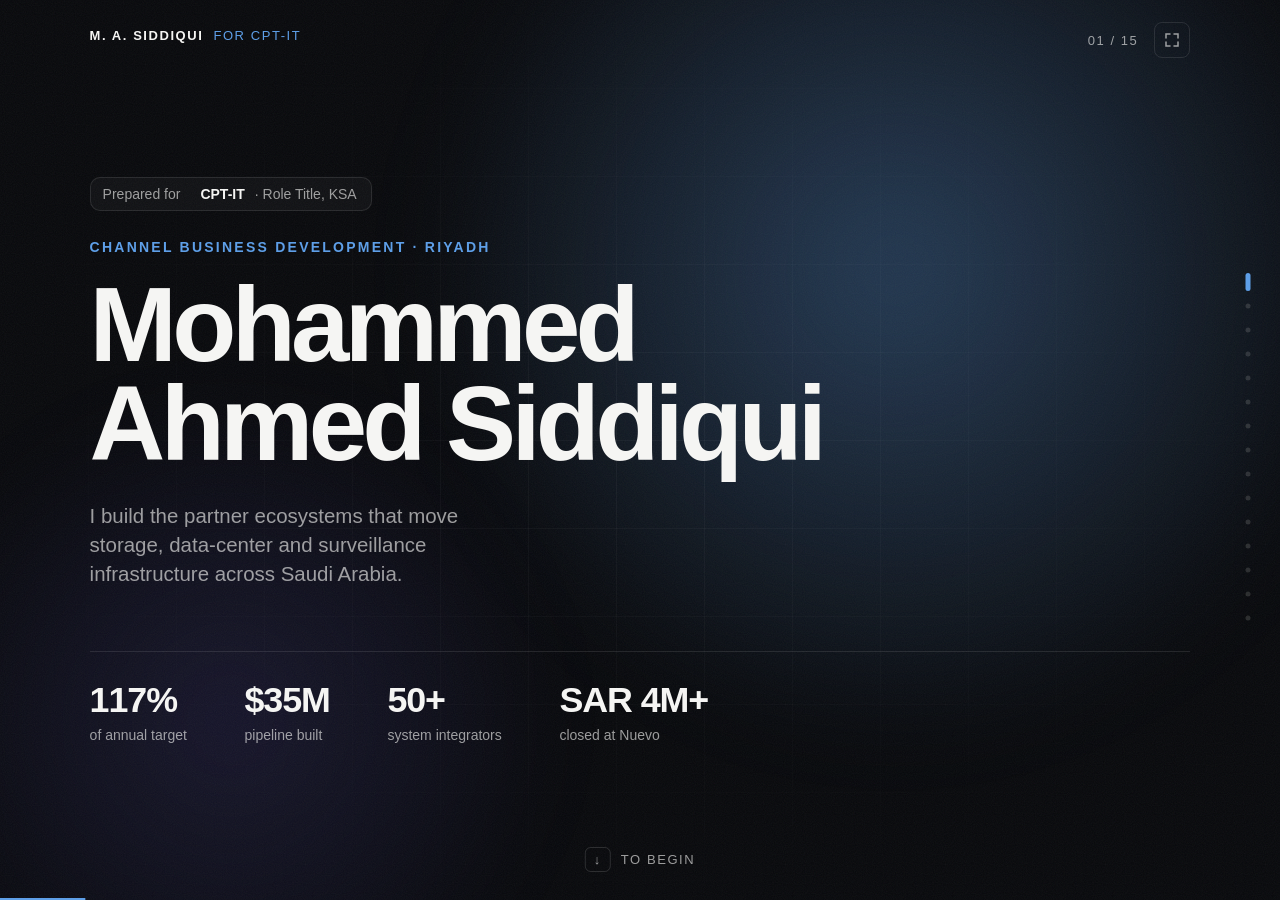
==== cpt-it/index.html @ 8543971d "Add cpt-it company page from template" ====
<!doctype html>
<html lang="en">
<head>
<meta charset="utf-8">
<meta name="robots" content="noindex">
<meta name="viewport" content="width=device-width,initial-scale=1">
<title>Mohammed Ahmed Siddiqui × CPT-IT</title>
<meta name="description" content="Tailored interview page for CPT-IT — Channel Business Development, KSA">
<link rel="stylesheet" href="../assets/style.css">
</head>
<body class="first">
  <div class="bg"><div class="orb" id="orbA"></div><div class="orb" id="orbB"></div><div class="grid"></div><div class="grain"></div></div>
  <div class="hud hud-tl"><b id="hud-name"></b><span id="hud-for"></span></div>
  <div class="hud hud-tr"><span id="counter"></span><button id="fs" aria-label="Toggle full screen (F)" title="Full screen (F)"><svg width="16" height="16" viewBox="0 0 16 16" fill="none" stroke="currentColor" stroke-width="1.5" stroke-linecap="round"><path d="M2 6V2h4M10 2h4v4M14 10v4h-4M6 14H2v-4"/></svg></button></div>
  <nav id="dots" aria-label="Slides"></nav>
  <main id="deck"></main>
  <div class="hint"><kbd>↓</kbd> to begin</div>
  <div id="progress"></div>
  <script>window.SITE_BASE = "../";</script>
  <script src="../content/profile.js"></script>
  <script src="company.js"></script>
  <script src="../assets/deck.js"></script>
</body>
</html>
---- assets/style.css ----
:root{
  --bg:#08090C; --fg:#F5F5F3; --mute:rgba(245,245,243,.62); --faint:rgba(245,245,243,.14);
  --line:rgba(255,255,255,.10); --surface:rgba(255,255,255,.035); --accent:#5E9FE8;
  --pad-x:clamp(24px,7vw,128px); --pad-y:clamp(24px,9vh,110px);
  --f:-apple-system,BlinkMacSystemFont,"SF Pro Display","Inter","Segoe UI",Roboto,"Helvetica Neue",Arial,sans-serif;
}
*{box-sizing:border-box;margin:0;padding:0}
html,body{height:100%;background:var(--bg);color:var(--fg);font-family:var(--f);overflow:hidden;-webkit-font-smoothing:antialiased}
body{opacity:0;transition:opacity .6s}
body.ready{opacity:1}
a{color:inherit}

/* ---------- ambient background ---------- */
.bg{position:fixed;inset:0;overflow:hidden;pointer-events:none;z-index:0}
.orb{position:absolute;width:70vmax;height:70vmax;border-radius:50%;filter:blur(40px);
  transition:left 1.6s cubic-bezier(.76,0,.24,1),top 1.6s cubic-bezier(.76,0,.24,1),transform 1.6s cubic-bezier(.76,0,.24,1);will-change:left,top,transform}
#orbA{background:radial-gradient(circle,color-mix(in srgb,var(--accent) 34%,transparent) 0%,transparent 62%)}
#orbB{background:radial-gradient(circle,rgba(120,110,255,.14) 0%,transparent 60%)}
.grid{position:absolute;inset:0;background-image:linear-gradient(var(--line) 1px,transparent 1px),linear-gradient(90deg,var(--line) 1px,transparent 1px);
  background-size:88px 88px;opacity:.35;mask-image:radial-gradient(ellipse at 50% 50%,#000 10%,transparent 75%)}
.grain{position:absolute;inset:-50%;opacity:.06;background-image:url("data:image/svg+xml,%3Csvg xmlns='http://www.w3.org/2000/svg' width='160' height='160'%3E%3Cfilter id='n'%3E%3CfeTurbulence type='fractalNoise' baseFrequency='.9' numOctaves='2'/%3E%3C/filter%3E%3Crect width='100%25' height='100%25' filter='url(%23n)'/%3E%3C/svg%3E")}

/* ---------- HUD ---------- */
.hud{position:fixed;z-index:5;font-size:13px;letter-spacing:.12em;text-transform:uppercase;color:var(--mute)}
.hud-tl{top:28px;left:var(--pad-x);display:flex;gap:10px;align-items:center}
.hud-tl b{color:var(--fg);font-weight:600}
.hud-tl #hud-for{color:var(--accent)}
.hud-tr{top:22px;right:var(--pad-x);display:flex;gap:16px;align-items:center;font-variant-numeric:tabular-nums}
#fs{background:none;border:1px solid var(--line);color:var(--mute);width:36px;height:36px;border-radius:8px;cursor:pointer;display:grid;place-items:center;transition:.2s}
#fs:hover{color:var(--fg);border-color:var(--faint)}
#dots{position:fixed;right:22px;top:50%;transform:translateY(-50%);z-index:5;display:flex;flex-direction:column;gap:4px}
#dots button{width:20px;height:20px;border:0;background:none;cursor:pointer;position:relative}
#dots button::after{content:"";position:absolute;left:50%;top:50%;width:5px;height:5px;border-radius:50%;background:var(--faint);transform:translate(-50%,-50%);transition:all .5s cubic-bezier(.16,1,.3,1)}
#dots button.on::after{background:var(--accent);height:18px;border-radius:3px}
#progress{position:fixed;left:0;bottom:0;height:2px;width:100%;background:var(--accent);transform-origin:left;transform:scaleX(0);transition:transform 1s cubic-bezier(.76,0,.24,1);z-index:5}
.hint{position:fixed;left:50%;bottom:28px;transform:translateX(-50%);z-index:5;display:flex;gap:10px;align-items:center;color:var(--mute);font-size:13px;letter-spacing:.12em;text-transform:uppercase;opacity:0;transition:opacity .6s}
body.first .hint{opacity:1;transition-delay:1.6s}
.hint kbd{font-family:var(--f);border:1px solid var(--faint);border-radius:6px;padding:4px 8px;animation:bob 1.8s ease-in-out infinite}
@keyframes bob{50%{transform:translateY(4px)}}

/* ---------- slides ---------- */
#deck{position:fixed;inset:0;z-index:2}
.slide{position:absolute;inset:0;padding:calc(var(--pad-y) + 20px) var(--pad-x) var(--pad-y);display:flex;flex-direction:column;justify-content:center;visibility:hidden}
.slide.active{visibility:visible}
.slide.entering{z-index:2}

.kicker,.chapter,.label{font-size:14px;letter-spacing:.16em;text-transform:uppercase;color:var(--accent);font-weight:600}
.chapter{margin-bottom:24px}
.label{color:var(--mute);margin-bottom:16px}
h1.display{font-size:clamp(48px,8.2vw,148px);line-height:.95;letter-spacing:-.045em;font-weight:650;margin:20px 0 28px}
h2{font-size:clamp(28px,3.3vw,56px);line-height:1.08;letter-spacing:-.03em;font-weight:600;max-width:17ch}
h2.wide{max-width:24ch}
h2.xl{font-size:clamp(36px,4.6vw,78px);max-width:13ch}
h3{font-size:clamp(18px,1.4vw,24px);letter-spacing:-.01em;font-weight:600;line-height:1.25}
.lead{font-size:clamp(18px,1.6vw,28px);line-height:1.4;color:var(--mute);max-width:36ch}
.body{font-size:clamp(16px,1.25vw,21px);line-height:1.55;color:var(--mute);max-width:46ch;margin-top:20px}
p{color:var(--mute);font-size:clamp(15px,1.05vw,18px);line-height:1.5}

/* intro */
.prepared{display:inline-flex;align-items:center;gap:10px;align-self:flex-start;padding:8px 14px 8px 12px;border:1px solid var(--line);border-radius:10px;background:var(--surface);font-size:14px;color:var(--mute);margin-bottom:28px}
.prepared b{color:var(--fg)}
.prep-logo img{height:22px;display:block}
.prep-logo .wordmark{display:none}
.intro,.closing{display:flex;flex-direction:column}
.stat-row{display:grid;grid-template-columns:repeat(4,auto);justify-content:start;gap:clamp(24px,4.5vw,80px);margin-top:clamp(32px,7vh,80px);padding-top:28px;border-top:1px solid var(--line)}
.stat-v{font-size:clamp(28px,2.8vw,48px);font-weight:600;letter-spacing:-.03em;display:inline-block;transform-origin:center;font-variant-numeric:tabular-nums}
.stat-l{font-size:14px;color:var(--mute);margin-top:6px}

/* hero numbers */
.split{display:grid;grid-template-columns:1.05fr 1fr;gap:clamp(32px,6vw,110px);align-items:center}
.hero-num{padding-right:.08em;font-size:clamp(120px,17vw,310px);font-weight:700;letter-spacing:-.06em;line-height:.85;display:inline-block;transform-origin:center;
  background:linear-gradient(180deg,#fff 30%,color-mix(in srgb,var(--accent) 70%,#fff));-webkit-background-clip:text;background-clip:text;color:transparent;font-variant-numeric:tabular-nums}
.hero-num.md{font-size:clamp(84px,11vw,190px)}
.hero-num.sm{font-size:clamp(64px,8.6vw,150px);margin-bottom:20px}
.facts{display:flex;gap:clamp(20px,3vw,48px);margin-top:40px;padding-top:24px;border-top:1px solid var(--line)}
.fact b{display:block;font-size:clamp(20px,1.8vw,30px);letter-spacing:-.02em;font-weight:600}
.fact span{font-size:14px;color:var(--mute)}
.fact.big{margin-top:40px;padding-top:28px;border-top:1px solid var(--line)}
.fact.big b{font-size:clamp(36px,3.6vw,64px);color:var(--accent)}

/* shelf */
.shelf{position:absolute;top:max(84px,calc(var(--pad-y) - 4px));right:calc(var(--pad-x) + 8px);display:flex;gap:12px}
.shelf-chip{display:flex;align-items:baseline;gap:8px;padding:8px 14px;border:1px solid var(--line);background:var(--surface);border-radius:10px;transform-origin:center;backdrop-filter:blur(8px)}
.shelf-chip b{font-size:18px;letter-spacing:-.02em}
.shelf-chip span{font-size:13px;color:var(--mute)}

.stack{display:flex;flex-direction:column}

/* pipeline */
.pipe-head{display:flex;align-items:flex-end;gap:clamp(24px,4vw,64px)}
.pipe-head h2{padding-bottom:12px}
.bars{margin-top:clamp(28px,5vh,56px);display:grid;gap:16px;max-width:1100px}
.bar-row{display:grid;grid-template-columns:150px 1fr 90px;align-items:center;gap:20px;font-size:15px}
.bar-l{color:var(--mute)}
.bar-row b{font-size:20px;text-align:right;font-variant-numeric:tabular-nums}
.bar{height:14px;border-radius:7px;background:var(--surface);border:1px solid var(--line);overflow:hidden}
.bar i{display:block;height:100%;width:0;background:var(--faint);border-radius:7px;transition:width 1.6s cubic-bezier(.16,1,.3,1) .5s}
.bar.accent i{background:linear-gradient(90deg,color-mix(in srgb,var(--accent) 40%,transparent),var(--accent));transition-delay:.8s}
.played .bar i{width:var(--w)}
.pipe-foot{display:flex;align-items:center;gap:clamp(24px,4vw,64px);margin-top:clamp(28px,5vh,56px)}
.ring-wrap{position:relative;width:140px;height:140px;flex:none}
.ring{width:100%;height:100%;transform:rotate(-90deg)}
.ring circle{fill:none;stroke:var(--line);stroke-width:8}
.ring .ring-fg{stroke:var(--accent);stroke-linecap:round;stroke-dasharray:326.7;stroke-dashoffset:326.7;transition:stroke-dashoffset 1.6s cubic-bezier(.16,1,.3,1) .9s}
.played .ring .ring-fg{stroke-dashoffset:calc(326.7 - 326.7 * var(--p) / 100)}
.ring-t{position:absolute;inset:0;display:grid;place-content:center;text-align:center}
.ring-t b{font-size:30px;letter-spacing:-.02em}
.ring-t > span{font-size:13px;color:var(--mute)}
.tags{display:flex;flex-wrap:wrap;gap:10px}
.tag{display:inline-block;font-size:14px;padding:7px 12px;border:1px solid var(--line);border-radius:8px;color:var(--fg);background:var(--surface)}
.lg-tag{font-size:clamp(15px,1.15vw,19px);padding:10px 16px}

/* network */
.net-split{grid-template-columns:1fr 1.1fr}
.net-split .hero-num{margin-bottom:16px}
.net{position:relative;aspect-ratio:1/1;max-height:66vh;width:100%;justify-self:center}
.net-lines{position:absolute;inset:0;width:100%;height:100%;overflow:visible}
.net-lines ellipse{fill:none;stroke:var(--line);stroke-width:.15;stroke-dasharray:.6 .8}
.net-lines line{stroke:color-mix(in srgb,var(--accent) 45%,transparent);stroke-width:.12;stroke-dasharray:60;stroke-dashoffset:60;transition:stroke-dashoffset 1.2s cubic-bezier(.16,1,.3,1);transition-delay:calc(var(--d) + .3s)}
.played .net-lines line{stroke-dashoffset:0}
.net-core{position:absolute;left:50%;top:50%;transform:translate(-50%,-50%);width:22%;aspect-ratio:1;border-radius:50%;display:grid;place-items:center;text-align:center;
  background:radial-gradient(circle,color-mix(in srgb,var(--accent) 35%,transparent),color-mix(in srgb,var(--accent) 8%,transparent));border:1px solid color-mix(in srgb,var(--accent) 60%,transparent);font-size:clamp(12px,.95vw,15px);font-weight:600;padding:8px;
  box-shadow:0 0 80px color-mix(in srgb,var(--accent) 35%,transparent)}
.node{position:absolute;transform:translate(-50%,-50%) scale(.6);opacity:0;transition:all .9s cubic-bezier(.16,1,.3,1);transition-delay:var(--d)}
.played .node{transform:translate(-50%,-50%) scale(1);opacity:1}
.node-logo{display:flex;align-items:center;justify-content:center;min-width:92px;height:44px;padding:0 14px;border-radius:10px;background:rgba(14,16,20,.85);border:1px solid var(--line);backdrop-filter:blur(6px);white-space:nowrap}
.node.r0 .node-logo{border-color:color-mix(in srgb,var(--accent) 50%,transparent)}
.node-logo img{max-height:26px;max-width:110px;display:block}
.node-logo .wordmark{font-size:clamp(12px,.9vw,15px);font-weight:600}
.legend{display:flex;gap:20px;margin-top:28px;font-size:14px;color:var(--mute)}
.lg::before{content:"";display:inline-block;width:10px;height:10px;border-radius:3px;margin-right:8px;border:1px solid var(--line);vertical-align:-1px}
.lg0::before{border-color:var(--accent);background:color-mix(in srgb,var(--accent) 25%,transparent)}

/* logos */
.logo-grid{display:grid;grid-template-columns:repeat(5,1fr);gap:12px;margin-top:clamp(28px,5vh,56px)}
.logo-cell{height:clamp(84px,13vh,128px);border:1px solid var(--line);border-radius:12px;background:var(--surface);display:flex;flex-direction:column;align-items:center;justify-content:center;gap:8px;position:relative;transition:border-color .3s}
.logo-cell:hover{border-color:var(--faint)}
.logo img{max-height:40px;max-width:150px;display:block;filter:grayscale(1) brightness(1.8);opacity:.9}
.wordmark{font-weight:650;letter-spacing:-.01em;font-size:clamp(15px,1.25vw,21px);text-align:center}
.logo-cell em{font-style:normal;font-size:12px;letter-spacing:.14em;text-transform:uppercase;color:var(--mute)}

/* cards */
.cards{display:grid;grid-template-columns:repeat(3,1fr);gap:16px;margin-top:clamp(28px,5vh,56px)}
.card{border:1px solid var(--line);border-radius:12px;background:var(--surface);padding:28px;display:flex;flex-direction:column;gap:14px;min-height:clamp(200px,28vh,280px);position:relative;overflow:hidden}
.card::before{content:"";position:absolute;inset:0 0 auto 0;height:2px;background:linear-gradient(90deg,var(--accent),transparent)}
.card-n{font-size:clamp(40px,3.6vw,64px);font-weight:700;letter-spacing:-.05em;color:var(--faint);line-height:1}
.card .tag{align-self:flex-start;color:var(--accent);border-color:color-mix(in srgb,var(--accent) 35%,transparent)}
.card h3{font-size:clamp(20px,1.6vw,28px);margin-top:auto}

/* ranking */
.medals{display:grid;grid-template-columns:repeat(3,1fr);gap:12px}
.medal{border:1px solid var(--line);border-radius:12px;padding:24px 20px;background:var(--surface);text-align:center}
.medal b{display:block;font-size:clamp(40px,3.8vw,68px);letter-spacing:-.04em;color:var(--accent);line-height:1}
.medal span{display:block;margin-top:10px;color:var(--mute);font-size:15px}

/* timeline */
.tl{position:relative;display:grid;grid-template-columns:repeat(6,1fr);gap:16px;margin-top:clamp(40px,8vh,90px)}
.tl-line{position:absolute;left:0;right:0;top:6px;height:2px;background:var(--line)}
.tl-line i{display:block;height:100%;width:0;background:linear-gradient(90deg,color-mix(in srgb,var(--accent) 30%,transparent),var(--accent));transition:width 1.8s cubic-bezier(.65,0,.35,1) .3s}
.played .tl-line i{width:calc((100% - 80px) * 5 / 6 + 80px)}
.tl-item{position:relative;display:flex;flex-direction:column;gap:12px;opacity:0;transform:translateY(16px);transition:all .8s cubic-bezier(.16,1,.3,1);transition-delay:var(--d)}
.played .tl-item{opacity:1;transform:none}
.tl-dot{width:15px;height:15px;border-radius:50%;background:var(--bg);border:2px solid var(--faint)}
.tl-item.now .tl-dot{border-color:var(--accent);background:var(--accent);box-shadow:0 0 0 6px color-mix(in srgb,var(--accent) 20%,transparent)}
.tl-year{font-size:clamp(28px,2.6vw,44px);font-weight:650;letter-spacing:-.03em;margin-top:8px}
.tl-item.now .tl-year{color:var(--accent)}
.tl-logo{height:34px;display:flex;align-items:center}
.tl-logo img{max-height:30px;max-width:130px}
.tl-logo .wordmark{font-size:clamp(15px,1.15vw,19px);text-align:left}
.tl-role{font-size:clamp(14px,1vw,16px);color:var(--mute);line-height:1.4}

/* process */
.steps{display:grid;grid-template-columns:repeat(6,1fr);gap:12px;margin-top:clamp(36px,7vh,80px);counter-reset:s}
.step{border-top:2px solid var(--line);padding-top:20px;position:relative}
.step::before{content:"";position:absolute;left:0;top:-2px;height:2px;width:0;background:var(--accent);transition:width .8s cubic-bezier(.16,1,.3,1)}
.played .step::before{width:100%}
.played .step:nth-child(2)::before{transition-delay:.15s}.played .step:nth-child(3)::before{transition-delay:.3s}
.played .step:nth-child(4)::before{transition-delay:.45s}.played .step:nth-child(5)::before{transition-delay:.6s}.played .step:nth-child(6)::before{transition-delay:.75s}
.step-n{font-size:13px;letter-spacing:.14em;color:var(--accent);font-weight:600}
.step h3{margin:12px 0 10px;font-size:clamp(20px,1.6vw,28px)}

/* chips */
.chip-groups{display:grid;gap:32px;margin-top:clamp(32px,6vh,64px)}
.chip-group{display:grid;grid-template-columns:180px 1fr;align-items:center;gap:24px;padding-top:24px;border-top:1px solid var(--line)}
.chip-group .label{margin:0}

/* gallery */
.gallery{display:grid;gap:16px;margin-top:clamp(28px,5vh,56px);height:clamp(260px,48vh,520px)}
.gallery.g1{grid-template-columns:1fr}.gallery.g2{grid-template-columns:1fr 1fr}
.gallery.g3{grid-template-columns:1.6fr 1fr;grid-template-rows:1fr 1fr}.gallery.g3 .ph:first-child{grid-row:span 2}
.gallery.g4{grid-template-columns:1.6fr 1fr 1fr;grid-template-rows:1fr 1fr}.gallery.g4 .ph:first-child{grid-row:span 2}
.ph{position:relative;border-radius:12px;overflow:hidden;border:1px solid var(--line);background:linear-gradient(135deg,rgba(255,255,255,.05),rgba(255,255,255,.015))}
.ph img{position:absolute;inset:0;width:100%;height:100%;object-fit:cover;transform:scale(1.08);transition:transform 6s ease-out}
.played .ph img{transform:scale(1)}
.ph-hint{display:none;position:absolute;inset:0;place-items:center;font-size:13px;color:rgba(255,255,255,.28);letter-spacing:.04em}
.ph.missing .ph-hint{display:grid}
.ph figcaption{position:absolute;left:0;right:0;bottom:0;padding:40px 20px 16px;font-size:15px;background:linear-gradient(transparent,rgba(0,0,0,.7))}

/* credentials */
.cols{display:grid;grid-template-columns:repeat(3,1fr);gap:clamp(24px,4vw,64px);margin-top:clamp(32px,6vh,64px)}
.col{border-top:1px solid var(--line);padding-top:24px}
.cred{margin-bottom:20px}
.cred b{display:block;font-size:clamp(17px,1.3vw,22px);font-weight:600;letter-spacing:-.01em;line-height:1.3}
.cred span{display:block;margin-top:4px;font-size:15px;color:var(--mute)}

/* company */
.why-logo{margin-bottom:28px}
.big-logo img{max-height:56px;max-width:240px}
.big-logo .wordmark{font-size:28px}
.why-pt{display:grid;grid-template-columns:44px 1fr;gap:12px;padding:22px 0;border-top:1px solid var(--line)}
.why-pt h3{margin-bottom:6px}
.match{margin-top:clamp(28px,5vh,56px);display:grid}
.match-h{display:grid;grid-template-columns:1fr 60px 1.25fr;font-size:13px;letter-spacing:.14em;text-transform:uppercase;color:var(--mute);padding-bottom:12px}
.match-h span:last-child{grid-column:3}
.match-r{display:grid;grid-template-columns:1fr 60px 1.25fr;align-items:center;padding:18px 0;border-top:1px solid var(--line)}
.need{font-size:clamp(17px,1.35vw,23px);font-weight:600;letter-spacing:-.01em;padding-right:16px}
.arrow{color:var(--accent);font-size:22px}
.proof{color:var(--mute);font-size:clamp(15px,1.1vw,19px);line-height:1.45}

/* closing */
.contact{display:flex;flex-wrap:wrap;gap:12px;margin-top:48px}
.contact a{text-decoration:none;padding:12px 18px;border:1px solid var(--line);border-radius:10px;background:var(--surface);font-size:16px;transition:.25s}
.contact a:hover{border-color:var(--accent);color:var(--accent)}

/* ---------- responsive ---------- */
@media (max-width:900px){
  html,body{overflow:hidden}
  .slide{overflow-y:auto;justify-content:flex-start;padding-top:84px}
  .split,.net-split{grid-template-columns:1fr;gap:24px}
  .stat-row{grid-template-columns:1fr 1fr}
  .logo-grid{grid-template-columns:repeat(2,1fr)}
  .cards,.cols,.medals{grid-template-columns:1fr}
  .steps{grid-template-columns:1fr 1fr}
  .tl{grid-template-columns:1fr 1fr;row-gap:28px}.tl-line{display:none}
  .shelf{display:none}
  .pipe-head{flex-direction:column;align-items:flex-start}
  .bar-row{grid-template-columns:90px 1fr 60px}
  .chip-group{grid-template-columns:1fr}
  .match-h{display:none}.match-r{grid-template-columns:1fr}.arrow{display:none}
  .gallery{height:auto;grid-template-columns:1fr!important;grid-template-rows:none!important}.ph{aspect-ratio:4/3}.ph:first-child{grid-row:auto!important}
  #dots{display:none}
  .net{max-height:none}
}
@media (prefers-reduced-motion:reduce){*{transition-duration:.01ms!important;animation:none!important}}
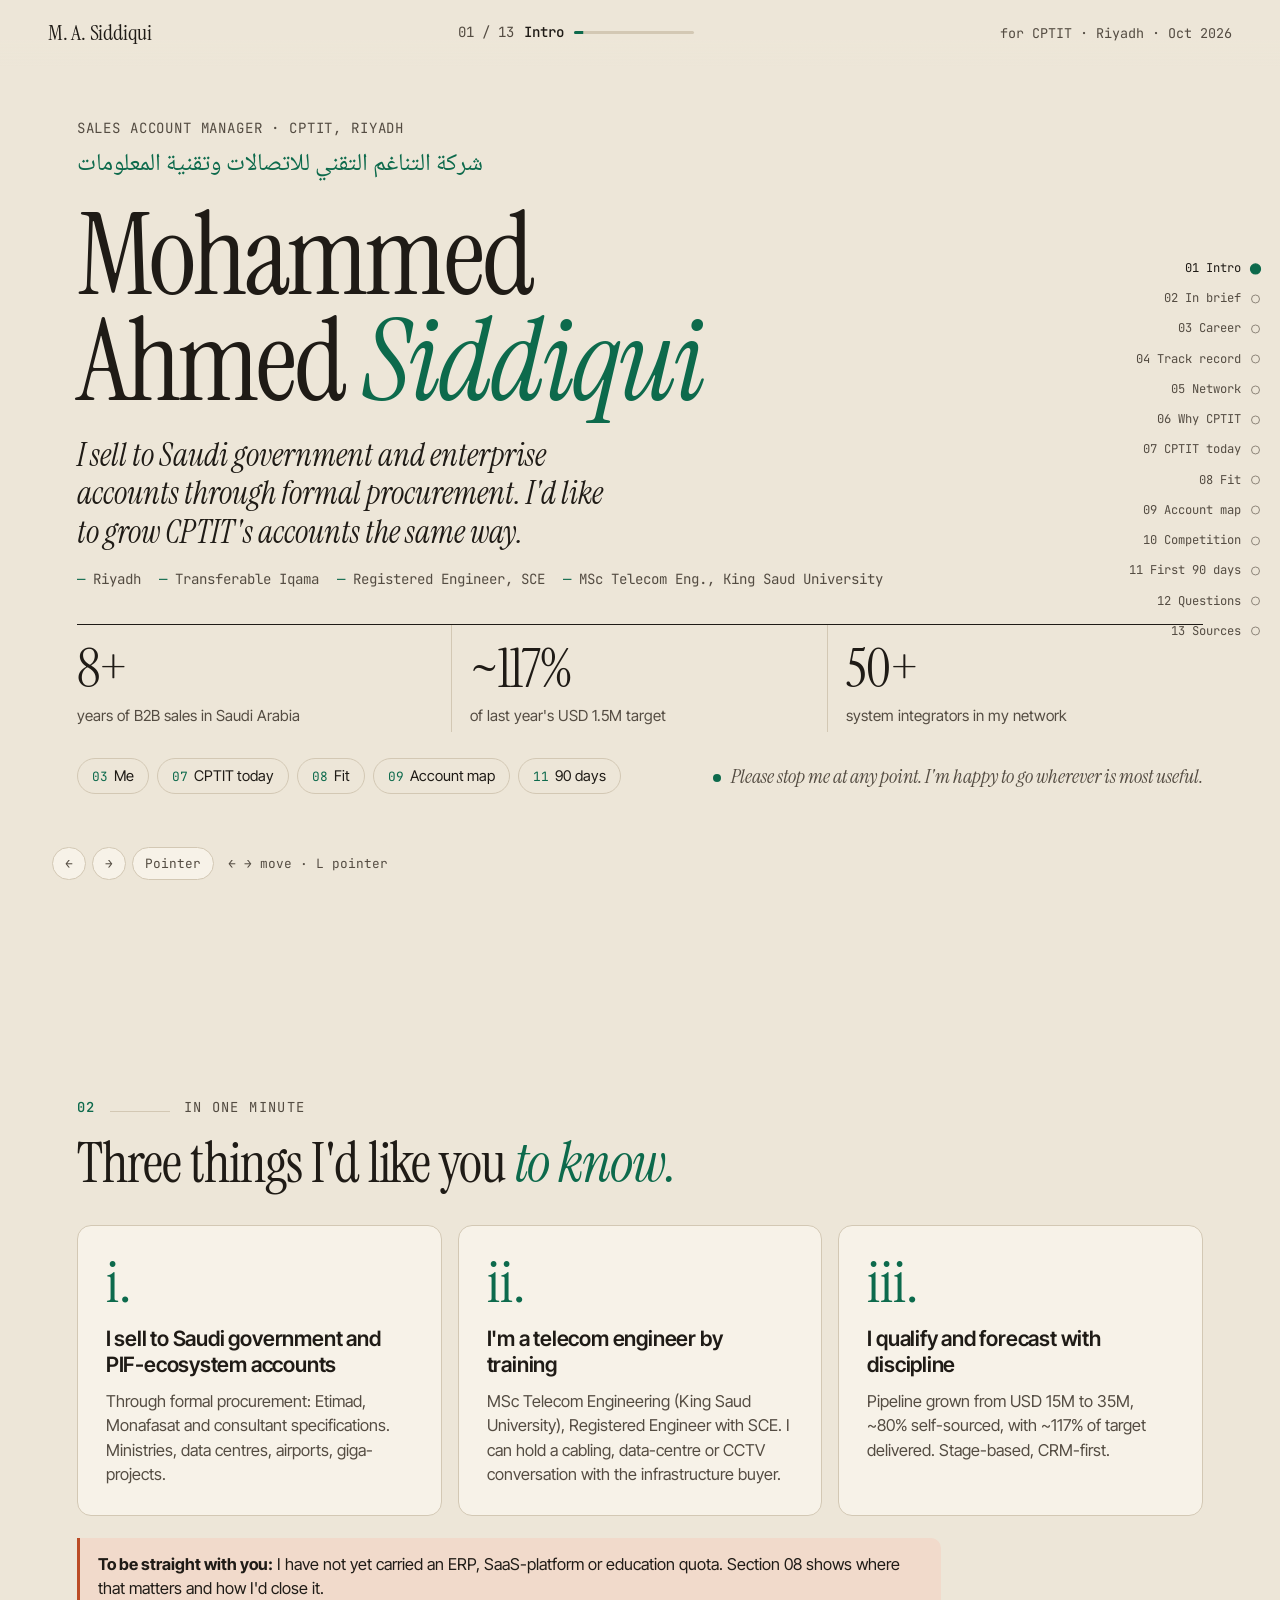
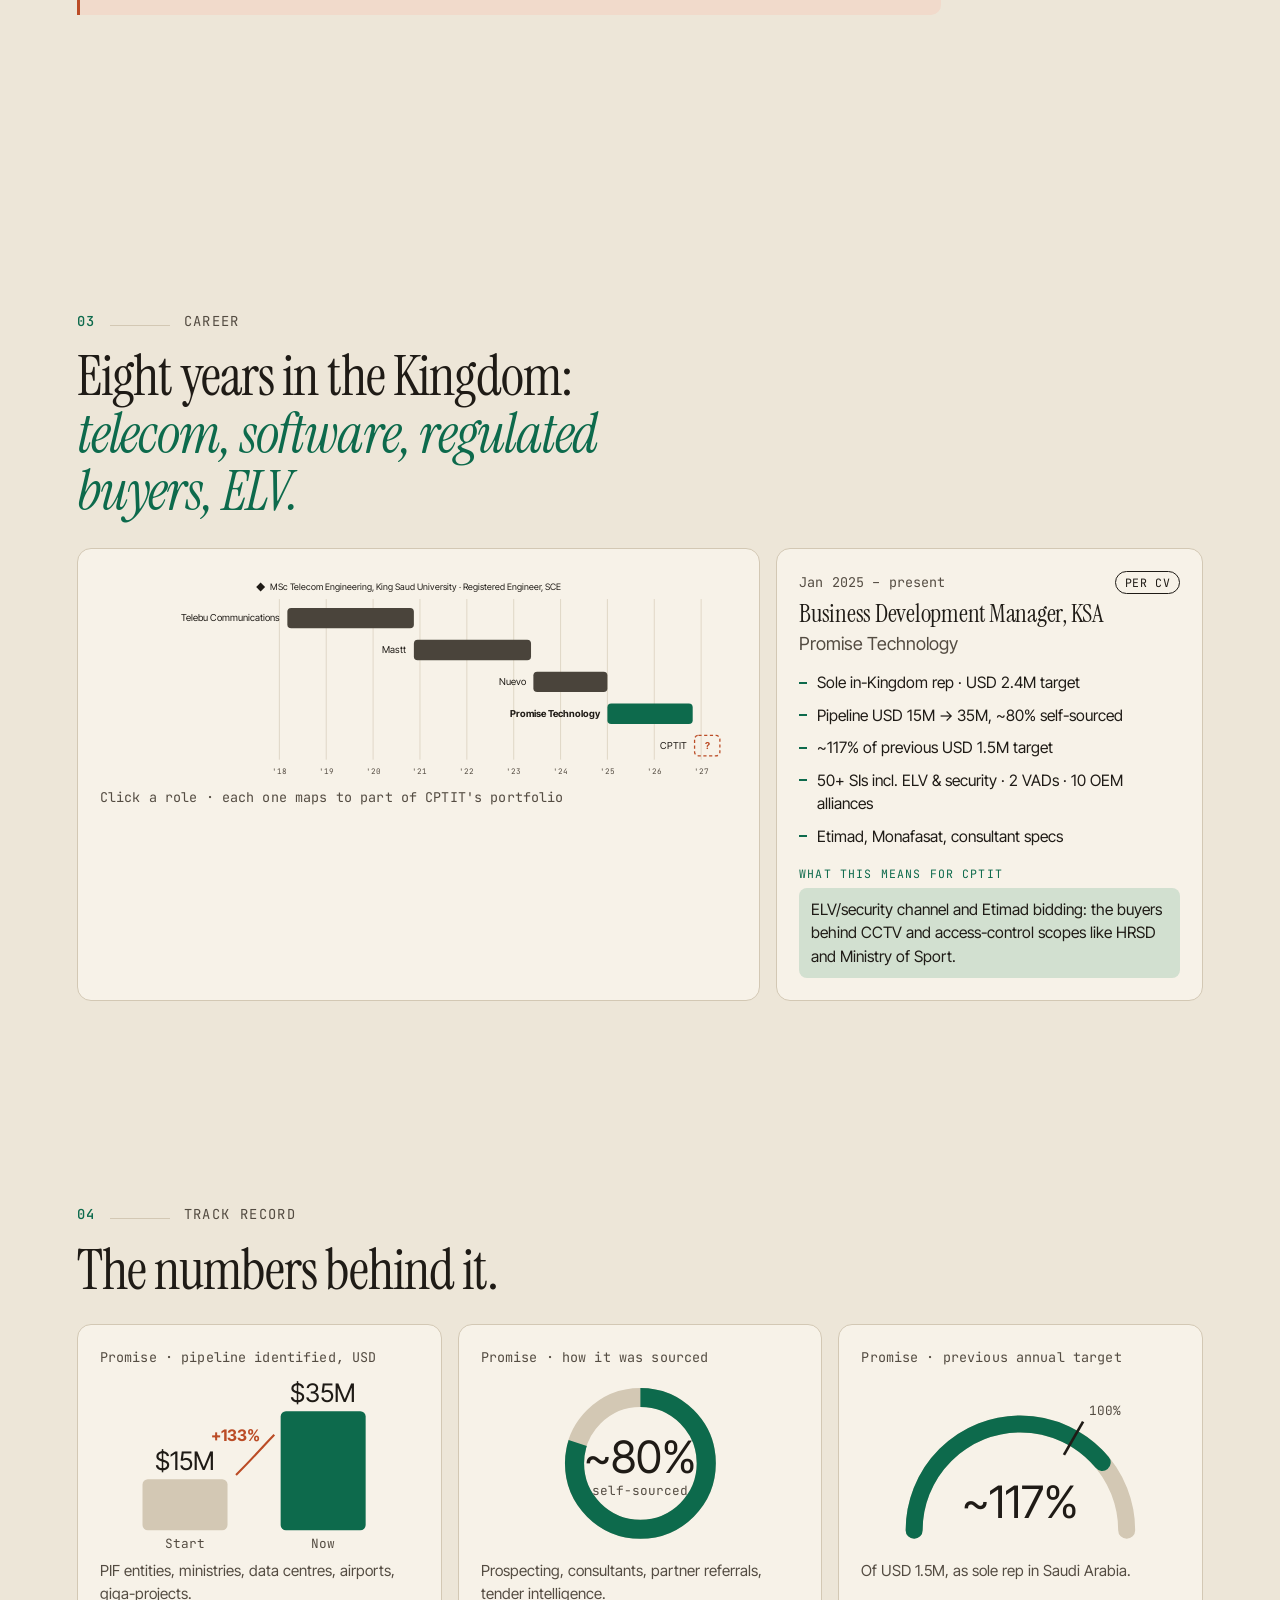
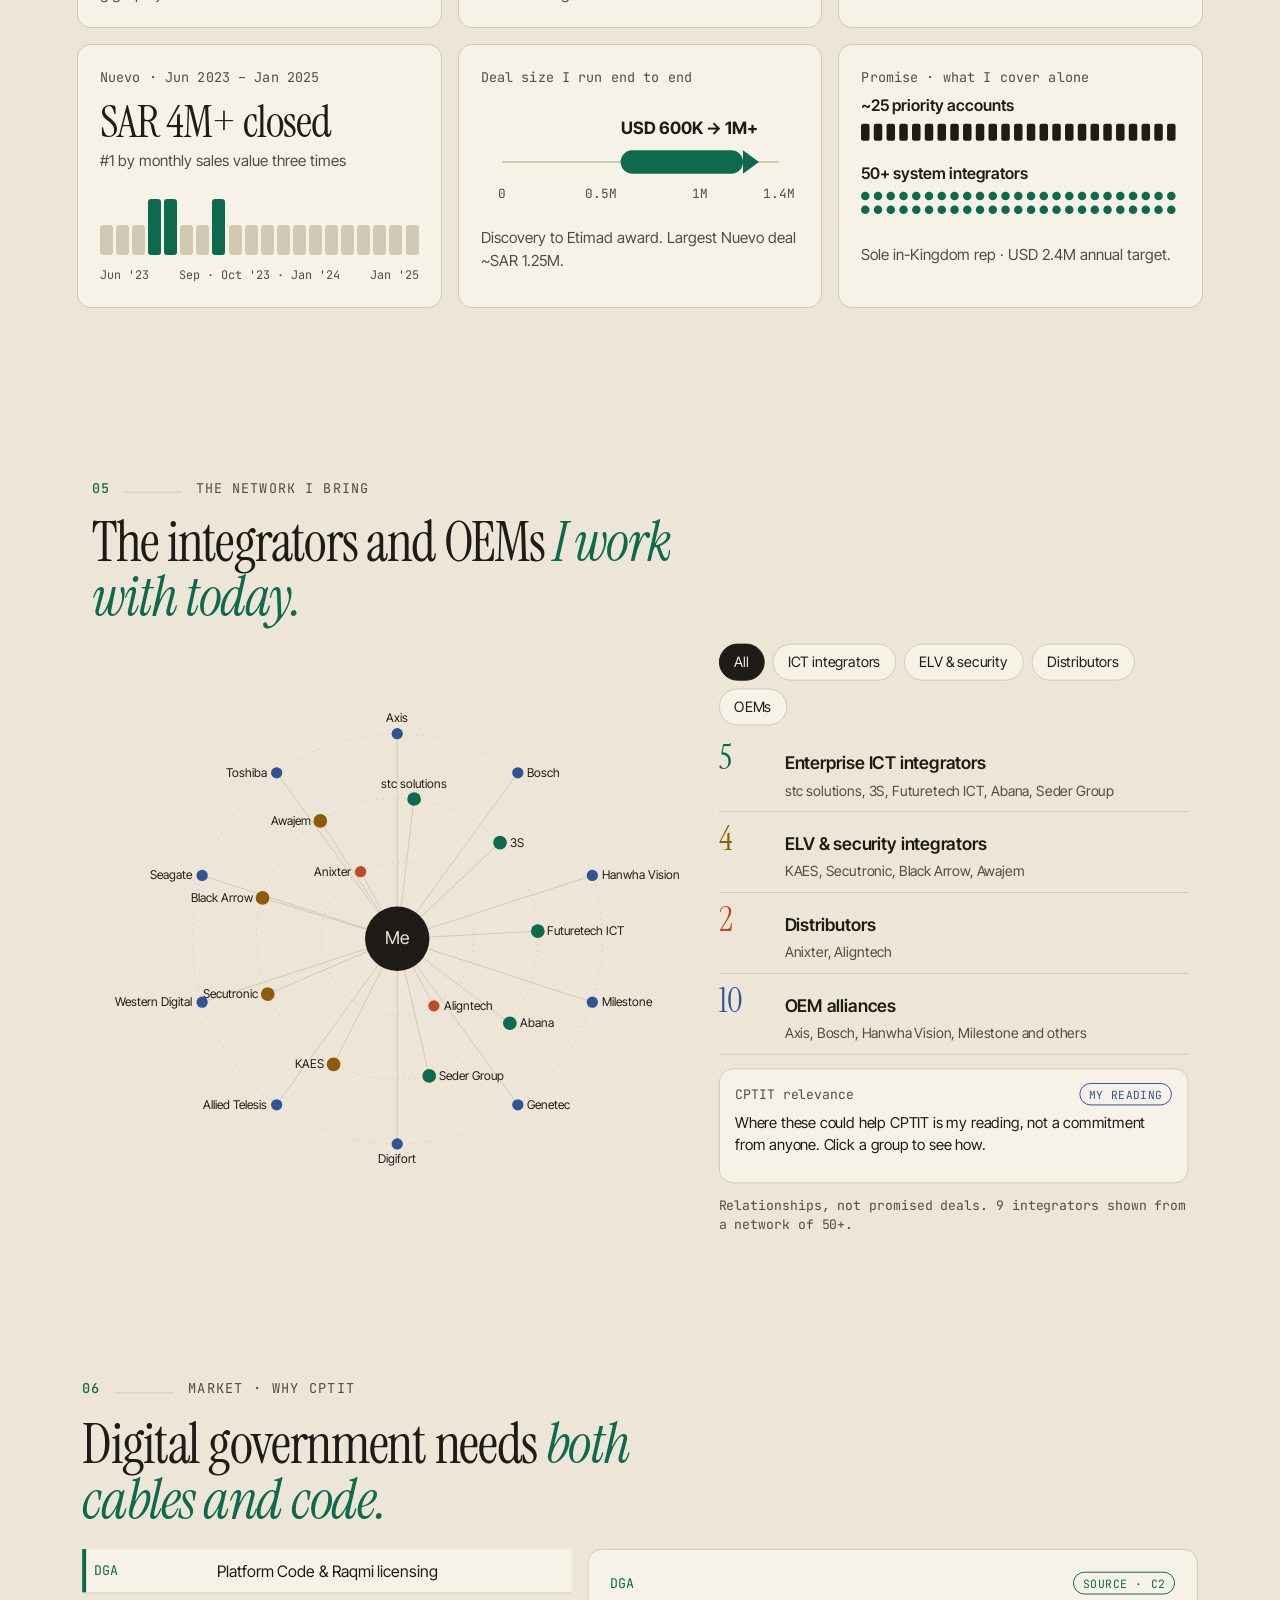
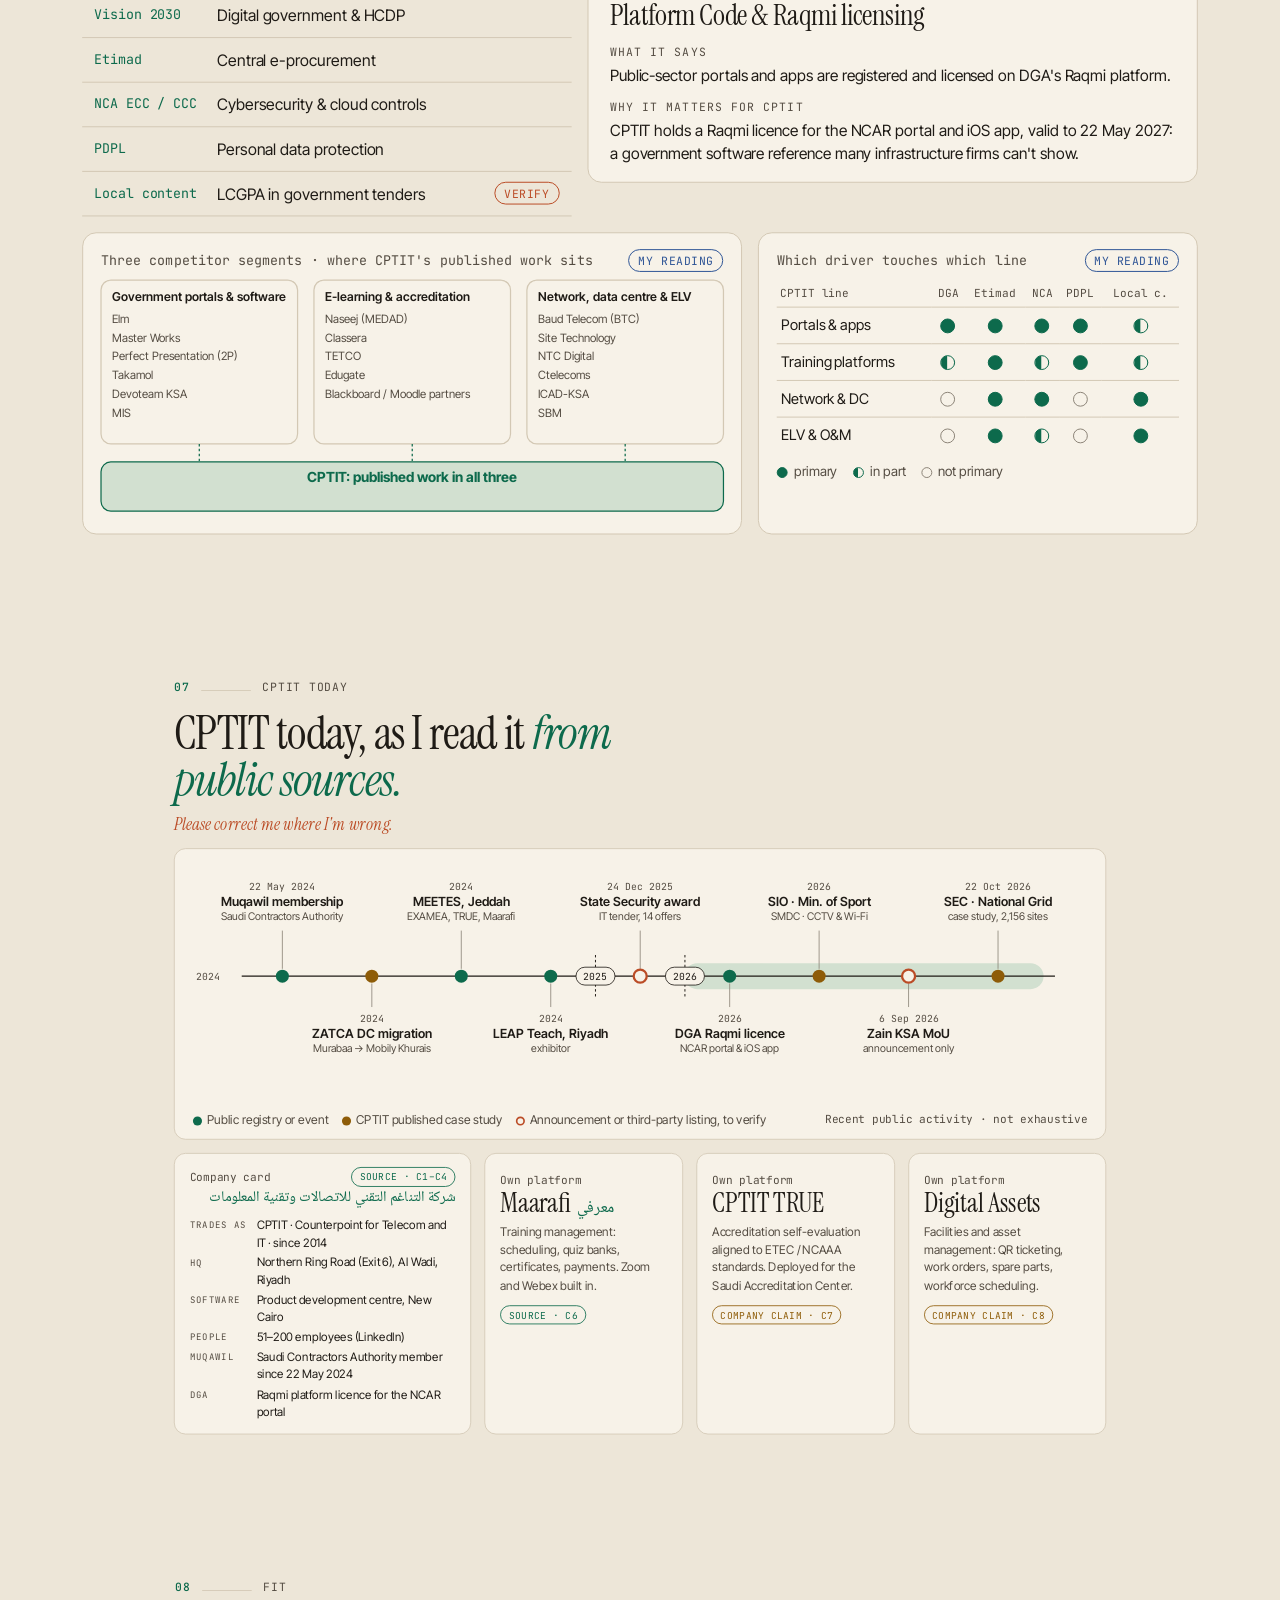
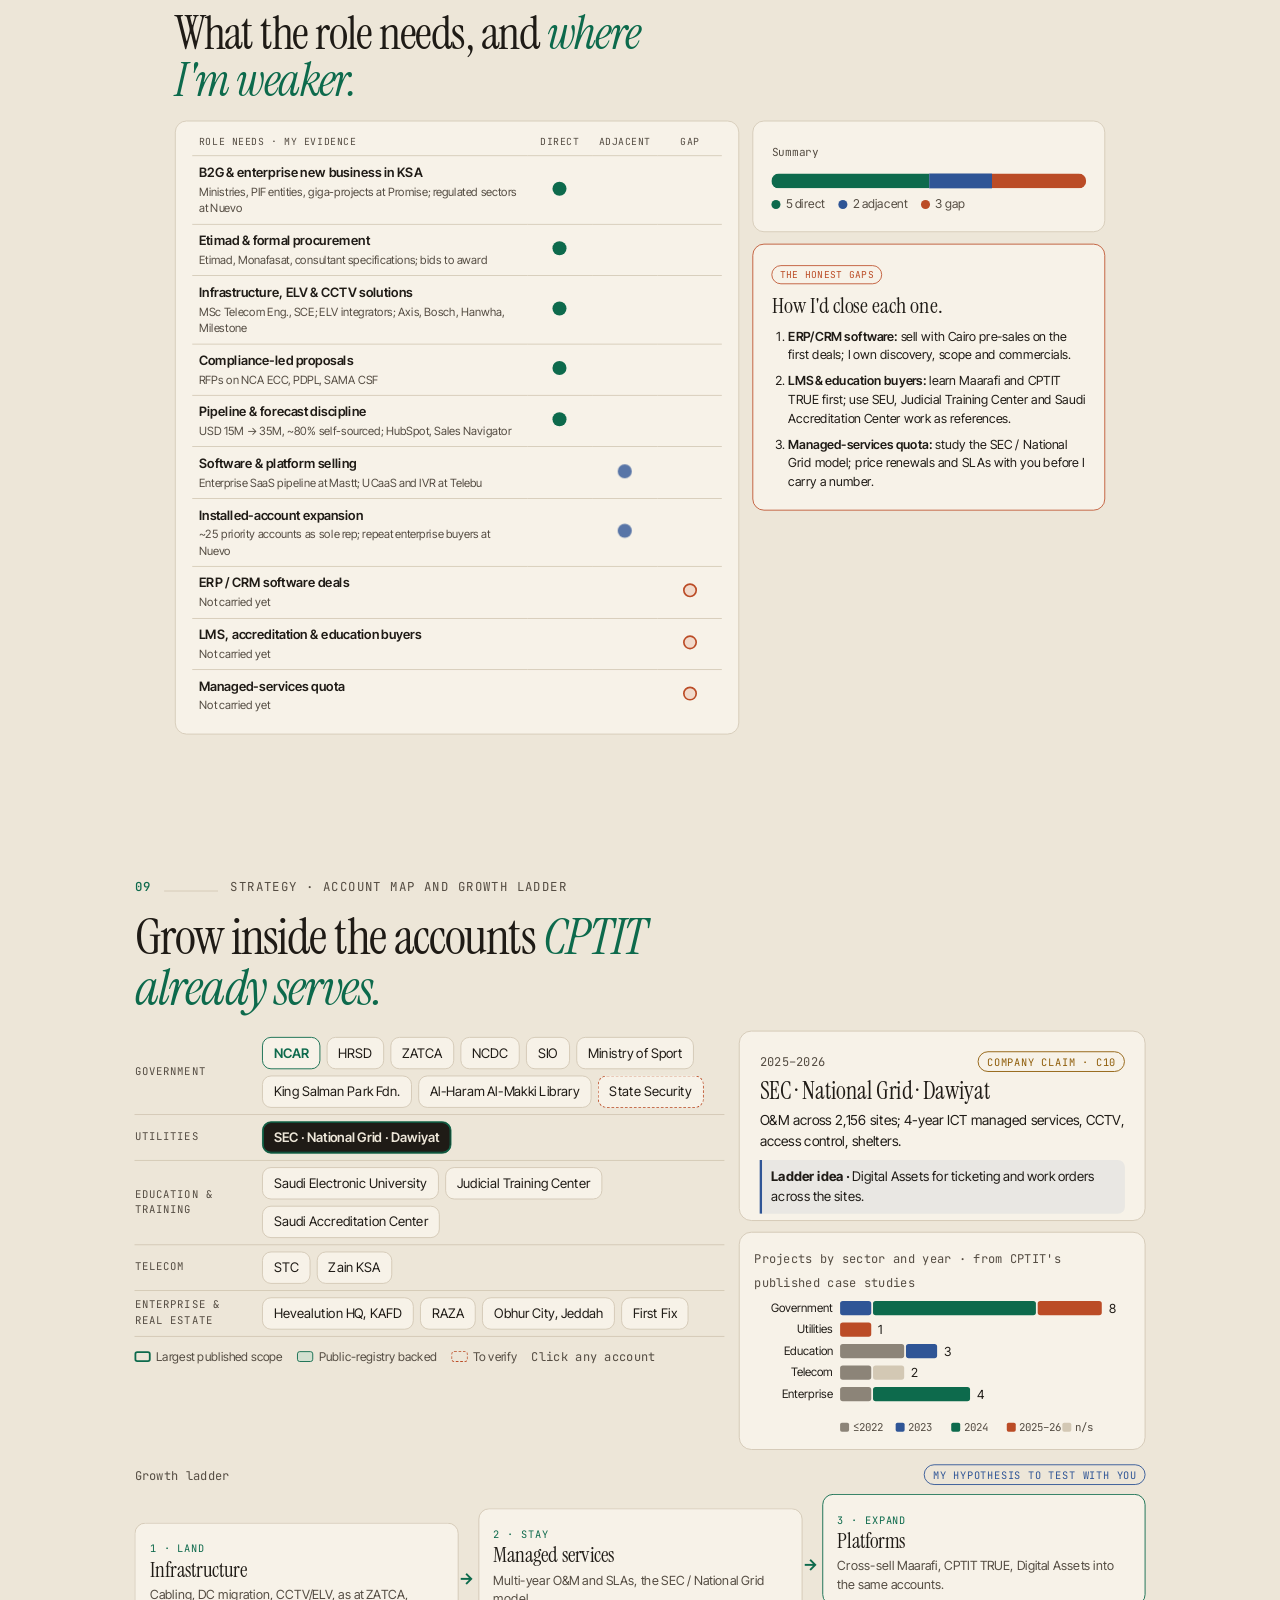
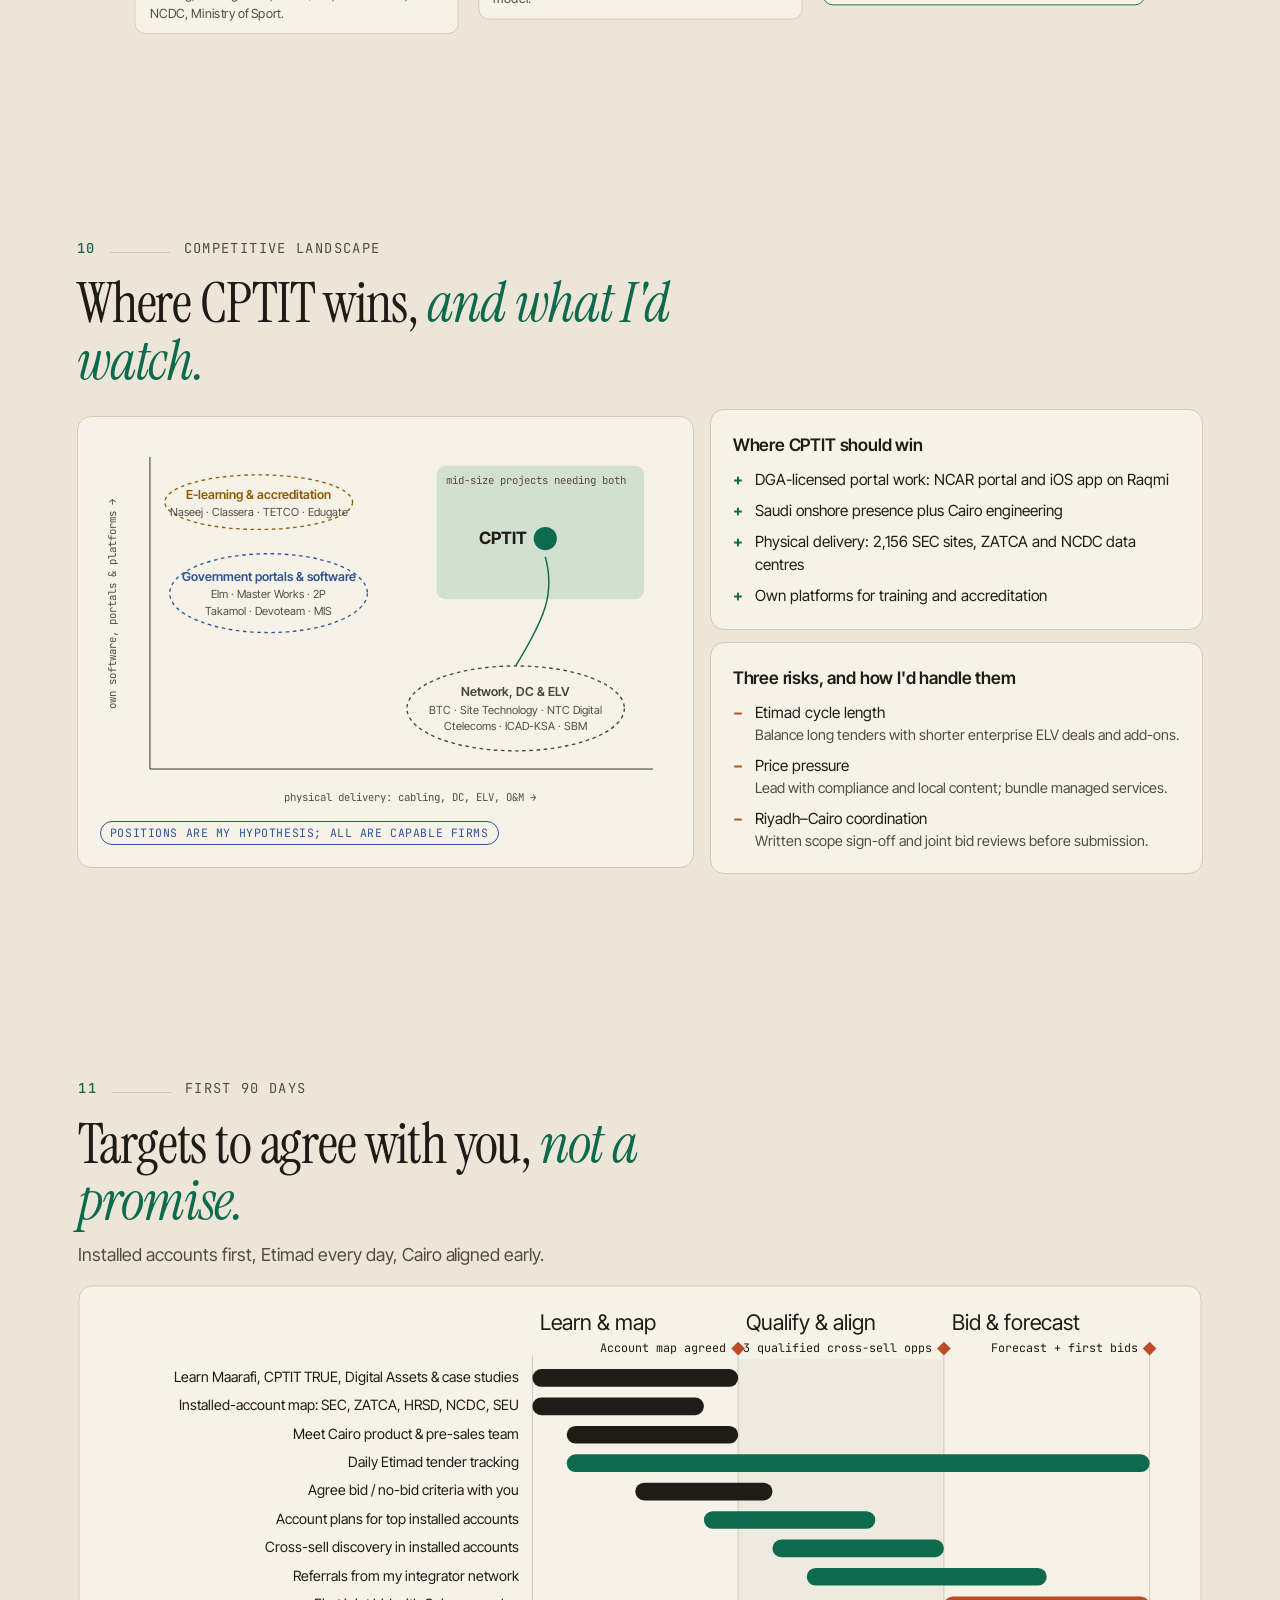
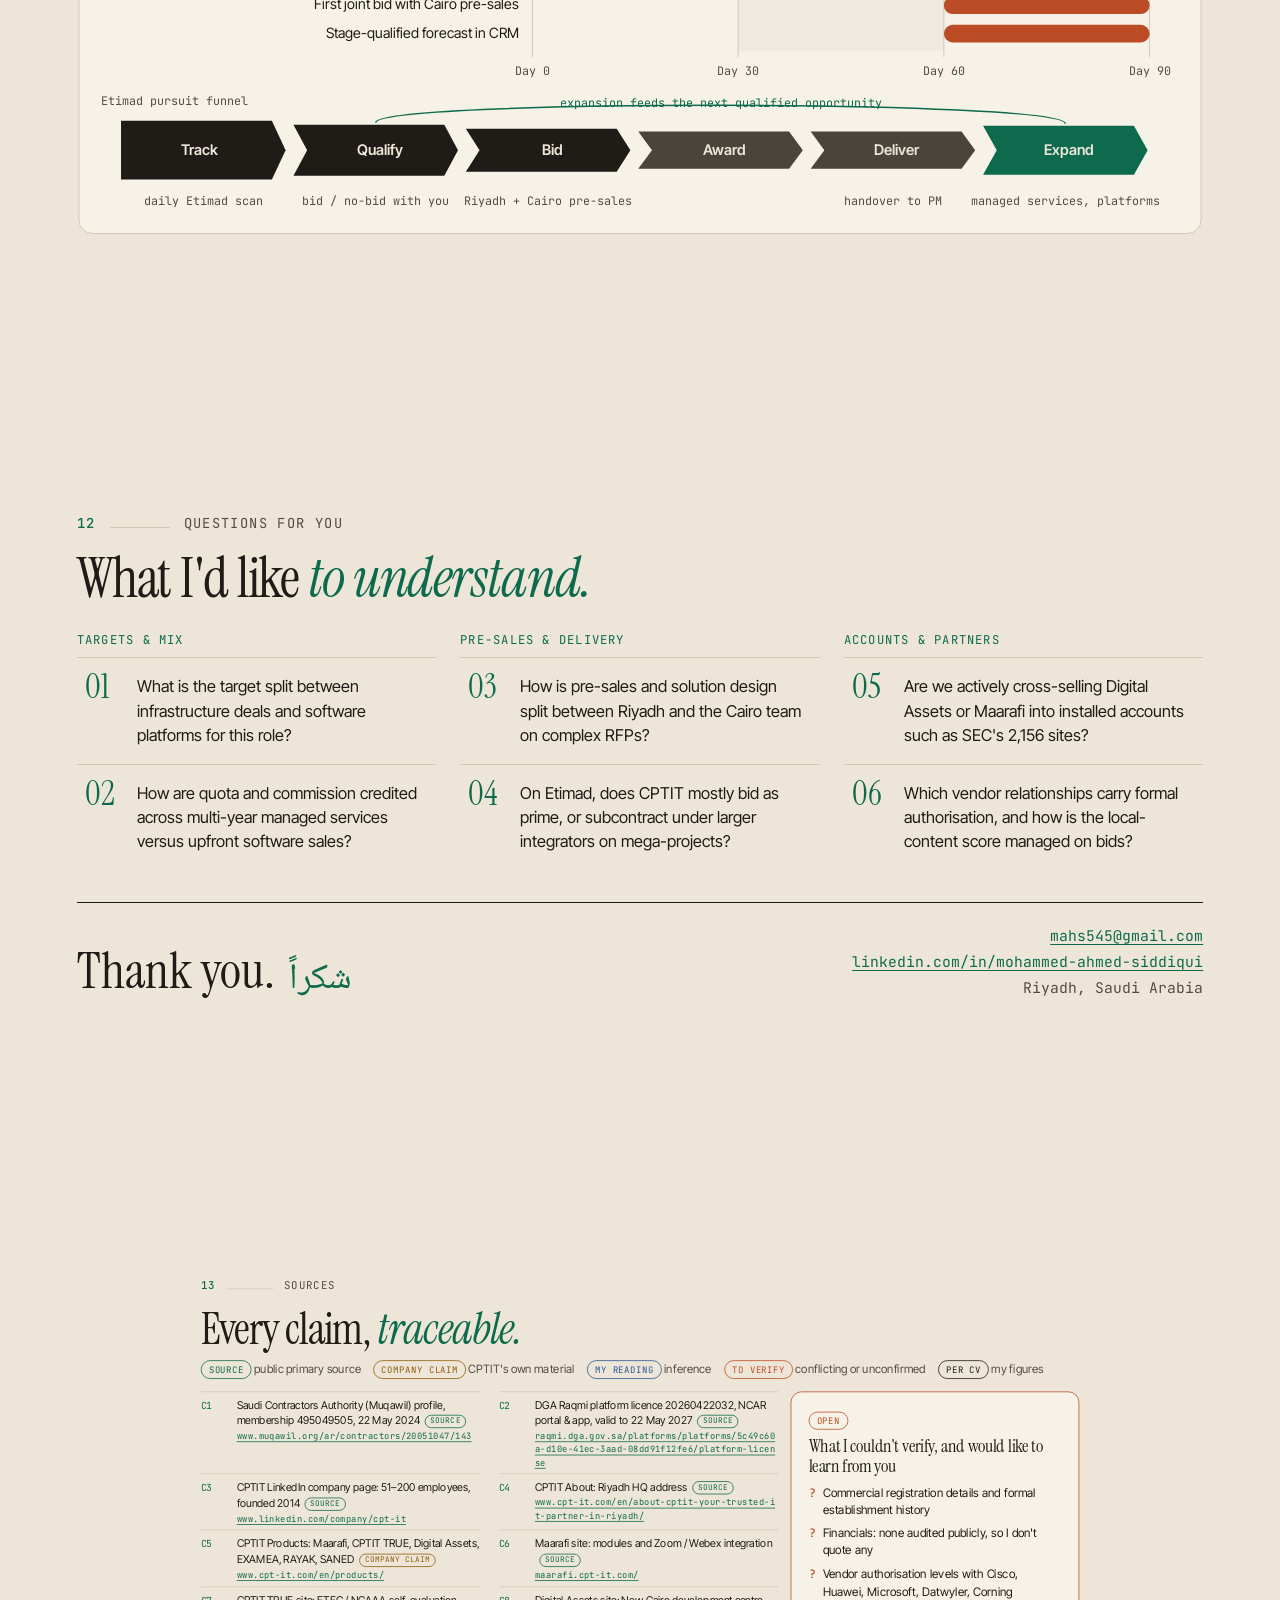
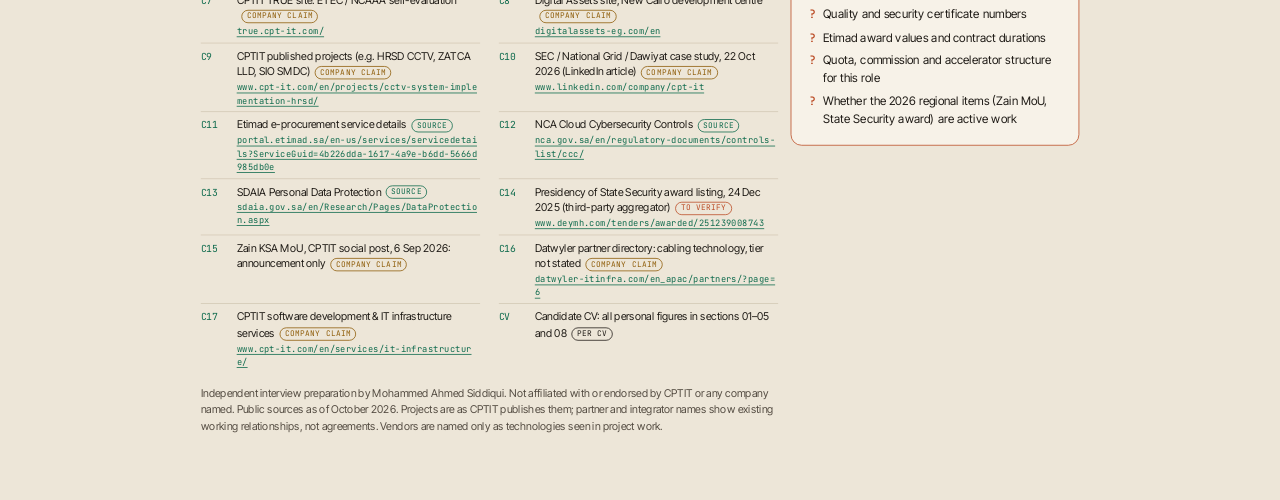
==== commit 905c2b92: "Replace template with actual CPTIT page (cptit-interview-v2.html)" ====
--- a/cpt-it/index.html
+++ b/cpt-it/index.html
@@ -2,23 +2,937 @@
 <html lang="en">
 <head>
 <meta charset="utf-8">
-<meta name="robots" content="noindex">
 <meta name="viewport" content="width=device-width,initial-scale=1">
-<title>Mohammed Ahmed Siddiqui × CPT-IT</title>
-<meta name="description" content="Tailored interview page for CPT-IT — Channel Business Development, KSA">
-<link rel="stylesheet" href="../assets/style.css">
+<meta name="robots" content="noindex, nofollow">
+<title>Mohammed Ahmed Siddiqui · Sales Account Manager, CPTIT</title>
+<link rel="preconnect" href="https://fonts.googleapis.com">
+<link rel="preconnect" href="https://fonts.gstatic.com" crossorigin>
+<link href="https://fonts.googleapis.com/css2?family=Instrument+Serif:ital@0;1&family=Inter+Tight:wght@400;500;600;700&family=JetBrains+Mono:wght@400;500&family=Noto+Naskh+Arabic:wght@400;600&display=swap" rel="stylesheet">
+<style>
+:root{
+ --paper:#EDE6D8;--card:#F7F2E8;--ink:#1F1B16;--mut:#544C42;--faint:#8C8478;--rule:#D3C8B4;
+ --acc:#0D6A4C;--acc-soft:#D2E0D0;--hot:#BB4C26;--hot-soft:#F1DACB;--blue:#2F5596;--amber:#8E5C08;--bar:#4A443B;
+ --serif:"Instrument Serif",Georgia,"Times New Roman",serif;
+ --sans:"Inter Tight",-apple-system,BlinkMacSystemFont,"Segoe UI",Roboto,Arial,sans-serif;
+ --mono:"JetBrains Mono",ui-monospace,Menlo,Consolas,monospace;
+ --arab:"Noto Naskh Arabic","Geeza Pro","Segoe UI",serif;
+ --ease:cubic-bezier(.16,1,.3,1);
+}
+*{box-sizing:border-box;margin:0;padding:0}
+html{background:var(--paper);scroll-behavior:smooth;scroll-snap-type:y proximity}
+body{font-family:var(--sans);font-size:18px;line-height:1.5;color:var(--ink);background:var(--paper);-webkit-font-smoothing:antialiased;overflow-x:hidden}
+a{color:var(--acc);text-underline-offset:3px}
+button{font:inherit;color:inherit}
+:focus-visible{outline:2px solid var(--hot);outline-offset:3px;border-radius:6px}
+::selection{background:var(--acc-soft)}
+.ar{font-family:var(--arab);direction:rtl;unicode-bidi:isolate}
+
+/* chrome */
+.topbar{position:fixed;top:0;left:0;right:0;z-index:30;display:flex;align-items:center;justify-content:space-between;padding:16px clamp(18px,4vw,48px);background:linear-gradient(var(--paper) 60%,rgba(237,230,216,0));pointer-events:none}
+.topbar>*{pointer-events:auto}
+.brand{font-family:var(--serif);font-size:1.4rem;letter-spacing:-.01em}
+.where{font-family:var(--mono);font-size:.88rem;color:var(--mut);display:flex;gap:10px;align-items:center}
+.where b{color:var(--ink);font-weight:500}
+.where .pbar{display:inline-block;width:120px;height:3px;background:var(--rule);position:relative;overflow:hidden;border-radius:2px}
+.where .pbar i{position:absolute;left:0;top:0;bottom:0;width:100%;background:var(--acc);transform-origin:left;transform:scaleX(0);transition:transform .7s var(--ease)}
+.for{font-family:var(--mono);font-size:.84rem;color:var(--mut)}
+@media(max-width:760px){.for,.where .pbar{display:none}}
+.rail{position:fixed;right:clamp(10px,1.6vw,22px);top:50%;transform:translateY(-50%);z-index:30;display:flex;flex-direction:column;gap:6px}
+.rail button{display:flex;align-items:center;justify-content:flex-end;gap:10px;background:none;border:0;cursor:pointer;padding:3px 0}
+.rail span{font-family:var(--mono);font-size:.76rem;color:var(--mut);opacity:0;transform:translateX(6px);transition:opacity .35s var(--ease),transform .35s var(--ease);white-space:nowrap}
+.rail i{width:9px;height:9px;border-radius:50%;border:1.5px solid var(--faint);transition:all .35s var(--ease)}
+.rail button:hover span,.rail button[aria-current=true] span{opacity:1;transform:none}
+.rail button[aria-current=true] i{background:var(--acc);border-color:var(--acc);transform:scale(1.25)}
+.rail button[aria-current=true] span{color:var(--ink)}
+@media(max-width:900px){.rail{display:none}}
+.ctrl{position:fixed;left:clamp(18px,4vw,48px);bottom:16px;z-index:30;display:flex;gap:6px;align-items:center;font-family:var(--mono);font-size:.8rem;color:var(--mut);background:var(--paper);padding:4px 10px 4px 4px;border-radius:99px}
+.ctrl button{background:var(--card);border:1px solid var(--rule);border-radius:99px;padding:6px 12px;cursor:pointer;transition:transform .3s var(--ease),border-color .2s}
+.ctrl button:hover{border-color:var(--ink);transform:translateY(-2px)}
+.ctrl button[aria-pressed=true]{background:var(--hot);color:var(--card);border-color:var(--hot)}
+.ctrl .k{margin-left:8px}
+@media(max-width:760px){.ctrl .k,.ctrl .opt{display:none}}
+#laser{position:fixed;left:0;top:0;width:22px;height:22px;margin:-11px 0 0 -11px;border-radius:50%;background:rgba(187,76,38,.92);box-shadow:0 0 0 6px rgba(187,76,38,.2),0 0 24px rgba(187,76,38,.55);pointer-events:none;z-index:50;display:none;will-change:transform}
+body.laser #laser{display:block}
+body.laser{cursor:none}
+.ripple{position:fixed;width:16px;height:16px;margin:-8px 0 0 -8px;border:2px solid var(--hot);border-radius:50%;pointer-events:none;z-index:49;animation:rip .7s var(--ease) forwards}
+@keyframes rip{to{transform:scale(5);opacity:0}}
+
+/* layout */
+section{min-height:100vh;scroll-snap-align:start;display:flex;align-items:center;padding:96px clamp(20px,6vw,96px) 84px;position:relative}
+.wrap{width:100%;max-width:1240px;margin:0 auto;transform-origin:center center}
+@media(min-width:900px) and (min-height:600px){
+ html{scroll-snap-type:y mandatory}
+ section{height:100vh;min-height:0;overflow:hidden;padding:78px clamp(48px,6vw,110px) 66px}
+}
+.sh{display:flex;align-items:baseline;gap:14px;font-family:var(--mono);font-size:.86rem;color:var(--mut);margin-bottom:16px;text-transform:uppercase;letter-spacing:.1em}
+.sh .no{color:var(--acc);font-weight:500}
+.sh .ln{flex:0 0 60px;height:1px;background:var(--rule);transform-origin:left}
+h1{font-family:var(--serif);font-weight:400;font-size:clamp(3.4rem,9vw,8.2rem);line-height:.92;letter-spacing:-.025em}
+h2{font-family:var(--serif);font-weight:400;font-size:clamp(2.4rem,4.4vw,4rem);line-height:1.02;letter-spacing:-.02em;max-width:24ch}
+h2 em,h1 em{font-style:italic;color:var(--acc)}
+h3{font-size:1.08rem;font-weight:600;letter-spacing:-.01em}
+.lede{font-size:clamp(1.05rem,1.4vw,1.22rem);color:var(--mut);max-width:62ch;margin-top:12px}
+.card{background:var(--card);border:1px solid var(--rule);border-radius:14px;padding:22px}
+.mono{font-family:var(--mono);font-size:.84rem;color:var(--mut);letter-spacing:.01em}
+.tag{display:inline-block;font-family:var(--mono);font-size:.72rem;letter-spacing:.05em;text-transform:uppercase;padding:2px 9px;border-radius:99px;border:1px solid currentColor;white-space:nowrap;vertical-align:middle}
+.t-source{color:var(--acc)}.t-claim{color:var(--amber)}.t-inference{color:var(--blue)}.t-verify{color:var(--hot)}.t-cv{color:var(--ink)}
+.grid{display:grid;gap:16px}
+.mt{margin-top:26px}
+.hd{display:flex;justify-content:space-between;align-items:center;gap:10px;flex-wrap:wrap}
+svg{display:block;width:100%;height:auto;overflow:visible}
+svg text{font-family:var(--sans);fill:var(--ink)}
+svg .m{font-family:var(--mono);fill:var(--mut);font-size:12px}
+
+/* motion */
+.r{opacity:0;transform:translateY(22px);transition:opacity .8s var(--ease),transform 1s var(--ease);transition-delay:calc(var(--d,0) * 75ms)}
+.in .r{opacity:1;transform:none}
+.in .sh .ln{animation:ln 1s var(--ease) both}
+@keyframes ln{from{transform:scaleX(0)}}
+.gx{transform:scaleX(0);transform-box:fill-box;transform-origin:left center;transition:transform 1.1s var(--ease);transition-delay:calc(var(--d,0) * 70ms + 250ms)}
+.gy{transform:scaleY(0);transform-box:fill-box;transform-origin:center bottom;transition:transform 1.2s var(--ease);transition-delay:calc(var(--d,0) * 120ms + 250ms)}
+.in .gx,.in .gy{transform:none}
+.pop{opacity:0;transform:scale(.3);transform-box:fill-box;transform-origin:center;transition:opacity .5s ease,transform .8s var(--ease);transition-delay:calc(var(--d,0) * 60ms + 200ms)}
+.in .pop{opacity:1;transform:none}
+.drw{stroke-dasharray:100;stroke-dashoffset:100;transition:stroke-dashoffset 1.6s var(--ease);transition-delay:calc(var(--d,0) * 60ms + 150ms)}
+.in .drw{stroke-dashoffset:var(--to,0)}
+.swap{animation:sw .45s var(--ease)}
+@keyframes sw{from{opacity:0;transform:translateY(6px)}}
+@media(prefers-reduced-motion:reduce){html{scroll-behavior:auto}.r,.gx,.gy,.pop,.drw{transition:none!important}.r,.pop{opacity:1;transform:none}.gx,.gy{transform:none}.drw{stroke-dashoffset:var(--to,0)}.flow i,.swap{animation:none!important}}
+
+/* hero */
+.hero .kick{font-family:var(--mono);font-size:.88rem;color:var(--mut);letter-spacing:.06em;text-transform:uppercase}
+.hero .arn{font-size:clamp(1.15rem,1.9vw,1.55rem);color:var(--acc);margin-top:8px;display:inline-block}
+.hero h1{margin-top:18px}
+.hero .say{font-family:var(--serif);font-style:italic;font-size:clamp(1.5rem,2.5vw,2.1rem);line-height:1.2;margin-top:22px;max-width:36ch}
+.hero .facts{display:flex;flex-wrap:wrap;gap:8px 18px;margin-top:18px;font-family:var(--mono);font-size:.88rem;color:var(--mut)}
+.hero .facts span::before{content:"— ";color:var(--acc)}
+.stats{display:grid;grid-template-columns:repeat(4,1fr);border-top:1.5px solid var(--ink);margin-top:34px}
+.stats.s3{grid-template-columns:repeat(3,1fr)}
+.stat{padding:18px 18px 4px 0;border-right:1px solid var(--rule)}
+.stat:last-child{border-right:0}
+.stat+.stat{padding-left:18px}
+.stat b{display:block;font-family:var(--serif);font-weight:400;font-size:clamp(2.4rem,4.2vw,3.7rem);line-height:1;letter-spacing:-.02em}
+.stat span{display:block;font-size:.95rem;color:var(--mut);margin-top:8px;max-width:26ch}
+@media(max-width:760px){.stats{grid-template-columns:1fr 1fr}.stat:nth-child(2){border-right:0}.stat:nth-child(3){padding-left:0}.stats.s3{grid-template-columns:1fr}.stats.s3 .stat{border-right:0;padding-left:0;border-bottom:1px solid var(--rule);padding-bottom:12px}}
+.hfoot{display:flex;flex-wrap:wrap;align-items:center;justify-content:space-between;gap:16px;margin-top:26px}
+.toc{display:flex;flex-wrap:wrap;gap:8px}
+.toc button{background:none;border:1px solid var(--rule);border-radius:99px;padding:6px 14px;font-size:.92rem;cursor:pointer;transition:border-color .3s,color .3s,transform .3s var(--ease)}
+.toc button:hover{border-color:var(--acc);color:var(--acc);transform:translateY(-2px)}
+.toc button b{font-family:var(--mono);font-weight:400;color:var(--acc);margin-right:6px;font-size:.8rem}
+.stop{font-family:var(--serif);font-style:italic;font-size:1.25rem;color:var(--mut)}
+.stop::before{content:"";display:inline-block;width:8px;height:8px;border-radius:50%;background:var(--acc);margin-right:10px;vertical-align:middle;animation:pulse 2.4s ease-in-out infinite}
+@keyframes pulse{50%{opacity:.25}}
+
+/* brief */
+.brief{grid-template-columns:repeat(3,1fr);margin-top:34px}
+.brief .card{padding:28px;transition:transform .5s var(--ease),box-shadow .5s var(--ease)}
+.brief .card:hover{transform:translateY(-6px);box-shadow:0 22px 40px -28px rgba(31,27,22,.4)}
+.brief .n{font-family:var(--serif);font-size:3.6rem;line-height:1;color:var(--acc)}
+.brief h3{margin-top:14px;font-size:1.32rem;line-height:1.25}
+.brief p{color:var(--mut);margin-top:10px;font-size:1.02rem}
+@media(max-width:900px){.brief{grid-template-columns:1fr}}
+.honest{margin-top:22px;padding:14px 18px;border-left:3px solid var(--hot);background:var(--hot-soft);border-radius:0 10px 10px 0;font-size:1.02rem;max-width:96ch}
+
+/* career */
+.career{grid-template-columns:1.6fr 1fr;align-items:stretch;margin-top:28px}
+@media(max-width:960px){.career{grid-template-columns:1fr}}
+.role{cursor:pointer}
+.role rect.b{transition:fill .3s}
+.role:hover rect.b{fill:#2E7A5E}
+.role.sel rect.b{fill:var(--acc)}
+.role.sel text.l{font-weight:700}
+.panel{min-height:380px}
+.panel h3{font-size:1.55rem;font-family:var(--serif);font-weight:400;letter-spacing:-.01em;line-height:1.15}
+.panel ul{list-style:none;margin-top:14px;display:flex;flex-direction:column;gap:9px}
+.panel li{padding-left:18px;position:relative;font-size:.98rem}
+.panel li::before{content:"";position:absolute;left:0;top:.65em;width:8px;height:2px;background:var(--acc)}
+.panel .lab{font-family:var(--mono);font-size:.72rem;text-transform:uppercase;letter-spacing:.1em;color:var(--acc);margin-top:16px}
+.panel .f4{margin-top:6px;font-size:.98rem;padding:10px 12px;background:var(--acc-soft);border-radius:8px}
+
+/* record */
+.rec{grid-template-columns:repeat(3,1fr);margin-top:26px}
+.rec .card{display:flex;flex-direction:column;gap:6px}
+.rec .big{font-family:var(--serif);font-size:2.8rem;line-height:1;letter-spacing:-.02em;margin-top:6px}
+.rec .cap{font-size:.95rem;color:var(--mut)}
+@media(max-width:960px){.rec{grid-template-columns:1fr 1fr}}
+@media(max-width:620px){.rec{grid-template-columns:1fr}}
+.months{display:grid;grid-template-columns:repeat(20,1fr);gap:3px;margin-top:18px;align-items:end;height:58px}
+.months i{display:block;height:30px;border-radius:3px;background:var(--rule);transform-origin:bottom}
+.months i.best{background:var(--acc);height:56px}
+.in .months i{animation:mb .7s var(--ease) both;animation-delay:calc(var(--d) * 35ms + 300ms)}
+@keyframes mb{from{transform:scaleY(0)}}
+.mlab{display:flex;justify-content:space-between;font-family:var(--mono);font-size:.74rem;color:var(--mut);margin-top:6px}
+
+/* network */
+.netw{grid-template-columns:1.3fr 1fr;align-items:center;margin-top:18px}
+@media(max-width:960px){.netw{grid-template-columns:1fr}}
+.filters{display:flex;flex-wrap:wrap;gap:8px}
+.filters button{background:var(--card);border:1px solid var(--rule);border-radius:99px;padding:7px 15px;cursor:pointer;font-size:.92rem;transition:background .3s,color .3s,border-color .3s}
+.filters button[aria-pressed=true]{background:var(--ink);color:var(--paper);border-color:var(--ink)}
+.nn{transition:opacity .35s}
+.nn circle{transition:transform .4s var(--ease);transform-box:fill-box;transform-origin:center}
+.nn:hover circle{transform:scale(1.5)}
+.nl{stroke:var(--rule);stroke-width:1.2;transition:opacity .35s,stroke .35s}
+.fade{opacity:.12}
+.groups{display:flex;flex-direction:column;gap:10px;margin-top:16px}
+.groups .g{display:flex;align-items:baseline;border-bottom:1px solid var(--rule);padding-bottom:9px;cursor:pointer}
+.groups .g b{font-family:var(--serif);font-size:2.2rem;font-weight:400;line-height:1;margin-right:14px;min-width:54px}
+.groups .g span{color:var(--mut);font-size:.9rem}
+.rel{margin-top:14px;padding:14px 16px;min-height:118px}
+.rel p{font-size:.96rem;margin-top:6px}
+
+/* market */
+.mkt{grid-template-columns:1fr 1.25fr;margin-top:20px;align-items:start}
+.mkt2{grid-template-columns:1.5fr 1fr;margin-top:16px;align-items:stretch}
+@media(max-width:960px){.mkt,.mkt2{grid-template-columns:1fr}}
+.ctl{display:flex;flex-direction:column}
+.ctl button{display:flex;align-items:center;gap:14px;text-align:left;background:none;border:0;border-bottom:1px solid var(--rule);padding:10px 12px;cursor:pointer;transition:background-color .25s,box-shadow .25s}
+.ctl button:hover{background:rgba(247,242,232,.6)}
+.ctl button[aria-pressed=true]{background:var(--card);box-shadow:inset 4px 0 0 var(--acc)}
+.ctl .code{font-family:var(--mono);font-size:.84rem;color:var(--acc);min-width:110px}
+.ctl .nm{font-size:1rem;flex:1}
+.ctlD{height:236px;overflow:hidden}
+.ctlD h3{font-family:var(--serif);font-weight:400;font-size:1.8rem;line-height:1.1;margin-top:6px}
+.ctlD .lab{font-family:var(--mono);font-size:.72rem;text-transform:uppercase;letter-spacing:.1em;color:var(--mut);margin-top:12px}
+.ctlD p{margin-top:3px;font-size:.98rem}
+.heat table{width:100%;border-collapse:collapse;font-size:.92rem;margin-top:8px}
+.heat th{font-family:var(--mono);font-weight:400;font-size:.7rem;color:var(--mut);text-align:center;padding:5px 3px}
+.heat th:first-child{text-align:left}
+.heat td{padding:7px 4px;border-top:1px solid var(--rule);text-align:center}
+.heat td:first-child{text-align:left}
+.dot{display:inline-block;width:15px;height:15px;border-radius:50%;border:1.5px solid var(--acc);vertical-align:middle}
+.dot.f{background:var(--acc)}.dot.h{background:linear-gradient(90deg,var(--acc) 50%,transparent 50%)}.dot.o{border-color:var(--faint)}
+
+/* company today */
+.bkrow{grid-template-columns:1.5fr 1fr 1fr 1fr;margin-top:16px}
+@media(max-width:960px){.bkrow{grid-template-columns:1fr 1fr}}
+@media(max-width:620px){.bkrow{grid-template-columns:1fr}}
+.bkrow .card{padding:16px 18px}
+.bkrow b{display:block;font-family:var(--serif);font-weight:400;font-size:2rem;line-height:1.05}
+.bkrow .ds{display:block;font-size:.9rem;color:var(--mut);margin:6px 0 10px}
+.co .arn{font-family:var(--arab);font-size:1.12rem;line-height:1.5;direction:rtl;text-align:right;color:var(--acc)}
+.co dl{display:grid;grid-template-columns:auto 1fr;gap:3px 12px;font-size:.88rem;margin-top:8px}
+.co dt{font-family:var(--mono);font-size:.68rem;color:var(--mut);text-transform:uppercase;letter-spacing:.06em;padding-top:3px}
+.legend{display:flex;flex-wrap:wrap;gap:16px;font-size:.92rem;color:var(--mut);margin-top:8px}
+.legend i{display:inline-block;width:11px;height:11px;border-radius:50%;margin-right:6px;vertical-align:middle}
+.ev .evn{transition:fill .2s}
+.ev:hover .evn{fill:var(--acc)}
+.corr{font-family:var(--serif);font-style:italic;color:var(--hot);font-size:1.3rem}
+
+/* fit */
+.fitw{grid-template-columns:1.6fr 1fr;margin-top:20px;align-items:start}
+@media(max-width:960px){.fitw{grid-template-columns:1fr}}
+.fm{width:100%;border-collapse:collapse}
+.fm th{font-family:var(--mono);font-weight:400;font-size:.74rem;color:var(--mut);text-transform:uppercase;letter-spacing:.08em;padding:0 8px 8px;text-align:center}
+.fm th:first-child{text-align:left}
+.fm td{border-top:1px solid var(--rule);padding:8px;vertical-align:middle}
+.fm td.c{text-align:center;width:78px}
+.fm .need{font-size:.98rem;font-weight:600}
+.fm .ev2{font-size:.86rem;color:var(--mut);margin-top:1px}
+.fm tr{transition:background-color .25s}
+.fm tr:hover{background:rgba(237,230,216,.6)}
+.fdot{display:inline-block;width:17px;height:17px;border-radius:50%}
+.fdot.d{background:var(--acc)}.fdot.a{background:var(--blue);opacity:.8}.fdot.g{border:2px solid var(--hot);background:var(--hot-soft)}
+.stack{display:flex;height:18px;border-radius:99px;overflow:hidden;margin:14px 0 8px}
+.stack i{display:block;height:100%;transform-origin:left}
+.in .stack i{animation:gxk 1.2s var(--ease) both;animation-delay:calc(var(--d) * 150ms + 300ms)}
+@keyframes gxk{from{transform:scaleX(0)}}
+.gapc{border:1.5px solid var(--hot)}
+.gapc h3{font-family:var(--serif);font-weight:400;font-size:1.7rem;line-height:1.1}
+.gapc ol{margin:12px 0 0 20px;display:flex;flex-direction:column;gap:8px;font-size:.95rem}
+.gapc ol b{font-weight:600}
+
+/* account map */
+.chw{grid-template-columns:1.45fr 1fr;margin-top:18px;align-items:start}
+@media(max-width:960px){.chw{grid-template-columns:1fr}}
+.tier{display:grid;grid-template-columns:128px 1fr;gap:14px;align-items:center;padding:7px 0;border-bottom:1px solid var(--rule)}
+.tier .tn{font-family:var(--mono);font-size:.74rem;text-transform:uppercase;letter-spacing:.08em;color:var(--mut)}
+.chips{display:flex;flex-wrap:wrap;gap:7px}
+.chip{background:var(--card);border:1px solid var(--rule);border-radius:10px;padding:6px 12px;font-size:.92rem;cursor:pointer;transition:transform .35s var(--ease),border-color .25s,background-color .25s,color .25s;text-align:left}
+.chip:hover{transform:translateY(-3px);border-color:var(--ink)}
+.chip[aria-pressed=true]{background:var(--ink);color:var(--paper);border-color:var(--ink)}
+.chip.k-core{border-color:var(--acc);color:var(--acc);font-weight:600}
+.chip.k-anchor{border-color:var(--acc);box-shadow:inset 0 0 0 1px var(--acc);font-weight:600}
+.chip.k-eval{border-style:dashed;border-color:var(--hot)}
+.chip[aria-pressed=true].k-core{color:var(--paper)}
+@media(max-width:620px){.tier{grid-template-columns:1fr}}
+.chD{height:212px;overflow:hidden}
+.chD h3{font-family:var(--serif);font-weight:400;font-size:1.7rem;line-height:1.1;margin-top:6px}
+.chD p{margin-top:6px;font-size:.96rem}
+.chD .idea{margin-top:10px;font-size:.92rem;padding:8px 10px;border-left:3px solid var(--blue);background:rgba(47,85,150,.07);border-radius:0 8px 8px 0}
+.prin{margin-top:14px;padding:16px 18px;border-left:3px solid var(--acc);background:var(--acc-soft);border-radius:0 10px 10px 0;font-size:1rem}
+.keyline{display:flex;flex-wrap:wrap;gap:16px;font-size:.84rem;color:var(--mut);margin-top:12px}
+.keyline span{display:inline-flex;align-items:center;gap:6px}
+.keyline i{display:inline-block;width:18px;height:12px;border-radius:3px}
+.ladder{display:grid;grid-template-columns:repeat(3,1fr);gap:22px;margin-top:10px;align-items:end}
+.ladder .st{background:var(--card);border:1px solid var(--rule);border-radius:12px;padding:12px 16px;position:relative}
+.ladder .st:nth-child(2){margin-bottom:16px}.ladder .st:nth-child(3){margin-bottom:32px;border-color:var(--acc)}
+.ladder .st:not(:last-child)::after{content:"→";position:absolute;right:-19px;top:50%;transform:translateY(-50%);color:var(--acc);font-weight:700}
+.ladder .st i{font-family:var(--mono);font-style:normal;font-size:.72rem;color:var(--acc);letter-spacing:.06em;text-transform:uppercase}
+.ladder .st b{font-family:var(--serif);font-weight:400;font-size:1.45rem;display:block;line-height:1.1}
+.ladder .st span{font-size:.88rem;color:var(--mut);display:block;margin-top:3px}
+@media(max-width:760px){.ladder{grid-template-columns:1fr}.ladder .st{margin:0!important}.ladder .st::after{display:none}}
+
+/* compete */
+.cmpw{grid-template-columns:1.25fr 1fr;margin-top:20px;align-items:center}
+@media(max-width:960px){.cmpw{grid-template-columns:1fr}}
+.wl{list-style:none;display:flex;flex-direction:column;gap:8px;margin-top:10px}
+.wl li{font-size:.96rem;padding-left:22px;position:relative}
+.wl li::before{content:"+";position:absolute;left:0;color:var(--acc);font-weight:700}
+.wl.neg li::before{content:"−";color:var(--hot)}
+.wl li span{display:block;color:var(--mut);font-size:.9rem}
+
+/* questions */
+.qs{grid-template-columns:repeat(3,1fr);margin-top:24px;counter-reset:q;column-gap:24px}
+@media(max-width:900px){.qs{grid-template-columns:1fr}}
+.qg{font-family:var(--mono);font-size:.76rem;text-transform:uppercase;letter-spacing:.1em;color:var(--acc);padding-bottom:8px}
+.q{padding:16px 14px 16px 60px;position:relative;font-size:1.02rem;border-top:1px solid var(--rule)}
+.q::before{counter-increment:q;content:counter(q,decimal-leading-zero);position:absolute;left:8px;top:12px;font-family:var(--serif);font-size:2.1rem;line-height:1;color:var(--acc)}
+.close{margin-top:32px;display:flex;flex-wrap:wrap;justify-content:space-between;align-items:end;gap:20px;border-top:1.5px solid var(--ink);padding-top:22px}
+.close .thx{font-family:var(--serif);font-size:clamp(2.2rem,4vw,3.4rem);line-height:1}
+.close .thx .ar{font-size:.7em;color:var(--acc);margin-left:14px}
+.close .ct{font-family:var(--mono);font-size:.92rem;display:flex;flex-direction:column;gap:4px;text-align:right}
+
+/* sources */
+.srcw{grid-template-columns:2fr 1fr;margin-top:16px;align-items:start}
+@media(max-width:960px){.srcw{grid-template-columns:1fr}}
+.srcs{grid-template-columns:repeat(auto-fit,minmax(330px,1fr));gap:0 24px}
+.src{border-top:1px solid var(--rule);padding:6px 0;font-size:.86rem;display:grid;grid-template-columns:40px 1fr;gap:6px}
+.src .id{font-family:var(--mono);color:var(--acc);font-size:.78rem;padding-top:2px}
+.src .tag{font-size:.62rem;padding:0 6px;margin-left:6px}
+.src a{display:block;font-family:var(--mono);font-size:.7rem;word-break:break-all;margin-top:1px}
+.unv ul{list-style:none;margin-top:10px;display:flex;flex-direction:column;gap:7px;font-size:.94rem}
+.unv li{padding-left:18px;position:relative}
+.unv li::before{content:"?";position:absolute;left:0;color:var(--hot);font-family:var(--mono);font-weight:500}
+.disc{margin-top:16px;font-size:.86rem;color:var(--mut);max-width:96ch}
+
+/* print */
+@media print{
+ @page{size:A4 landscape;margin:10mm}
+ .topbar,.rail,.ctrl,#laser{display:none!important}
+ html{scroll-snap-type:none}
+ section{height:auto!important;min-height:auto;overflow:visible!important;break-after:page;padding:10mm 0}
+ .wrap{transform:none!important}
+ .r,.pop{opacity:1!important;transform:none!important}.gx,.gy{transform:none!important}.drw{stroke-dashoffset:var(--to,0)!important}
+ .flow i{display:none}
+}
+</style>
 </head>
-<body class="first">
-  <div class="bg"><div class="orb" id="orbA"></div><div class="orb" id="orbB"></div><div class="grid"></div><div class="grain"></div></div>
-  <div class="hud hud-tl"><b id="hud-name"></b><span id="hud-for"></span></div>
-  <div class="hud hud-tr"><span id="counter"></span><button id="fs" aria-label="Toggle full screen (F)" title="Full screen (F)"><svg width="16" height="16" viewBox="0 0 16 16" fill="none" stroke="currentColor" stroke-width="1.5" stroke-linecap="round"><path d="M2 6V2h4M10 2h4v4M14 10v4h-4M6 14H2v-4"/></svg></button></div>
-  <nav id="dots" aria-label="Slides"></nav>
-  <main id="deck"></main>
-  <div class="hint"><kbd>↓</kbd> to begin</div>
-  <div id="progress"></div>
-  <script>window.SITE_BASE = "../";</script>
-  <script src="../content/profile.js"></script>
-  <script src="company.js"></script>
-  <script src="../assets/deck.js"></script>
+<body>
+<header class="topbar">
+ <div class="brand">M. A. Siddiqui</div>
+ <div class="where" aria-live="polite"><span id="wNo">01</span><b id="wName">Intro</b><span class="pbar"><i id="wBar"></i></span></div>
+ <div class="for">for CPTIT · Riyadh · Oct 2026</div>
+</header>
+<nav class="rail" id="rail" aria-label="Sections"></nav>
+<div class="ctrl" id="ctrl">
+ <button type="button" id="prev" aria-label="Previous section">←</button>
+ <button type="button" id="next" aria-label="Next section">→</button>
+ <button type="button" class="opt" id="laserBtn" aria-pressed="false">Pointer</button>
+ <span class="k">← → move · L pointer</span>
+</div>
+<div id="laser" aria-hidden="true"></div>
+
+<main>
+<!-- 01 HERO -->
+<section id="s-intro" data-name="Intro" class="hero">
+ <div class="wrap">
+  <p class="kick r">Sales Account Manager · CPTIT, Riyadh</p>
+  <span class="arn ar r" lang="ar" style="--d:1">شركة التناغم التقني للاتصالات وتقنية المعلومات</span>
+  <h1 class="r" style="--d:1">Mohammed<br>Ahmed <em>Siddiqui</em></h1>
+  <p class="say r" style="--d:2">I sell to Saudi government and enterprise accounts through formal procurement. I'd like to grow CPTIT's accounts the same way.</p>
+  <div class="facts r" style="--d:3"><span>Riyadh</span><span>Transferable Iqama</span><span>Registered Engineer, SCE</span><span>MSc Telecom Eng., King Saud University</span></div>
+  <div class="stats s3 r" style="--d:4">
+   <div class="stat"><b data-count="8" data-suffix="+">0</b><span>years of B2B sales in Saudi Arabia</span></div>
+   <div class="stat"><b data-count="117" data-prefix="~" data-suffix="%">0</b><span>of last year's USD 1.5M target</span></div>
+   <div class="stat"><b data-count="50" data-suffix="+">0</b><span>system integrators in my network</span></div>
+  </div>
+  <div class="hfoot r" style="--d:6">
+   <div class="toc" id="toc"></div>
+   <div class="stop">Please stop me at any point. I'm happy to go wherever is most useful.</div>
+  </div>
+ </div>
+</section>
+
+<!-- 02 BRIEF -->
+<section id="s-brief" data-name="In brief">
+ <div class="wrap">
+  <div class="sh r"><span class="no">02</span><span class="ln"></span><span>In one minute</span></div>
+  <h2 class="r" style="--d:1">Three things I'd like you <em>to know.</em></h2>
+  <div class="grid brief">
+   <div class="card r" style="--d:2"><div class="n">i.</div><h3>I sell to Saudi government and PIF-ecosystem accounts</h3><p>Through formal procurement: Etimad, Monafasat and consultant specifications. Ministries, data centres, airports, giga-projects.</p></div>
+   <div class="card r" style="--d:3"><div class="n">ii.</div><h3>I'm a telecom engineer by training</h3><p>MSc Telecom Engineering (King Saud University), Registered Engineer with SCE. I can hold a cabling, data-centre or CCTV conversation with the infrastructure buyer.</p></div>
+   <div class="card r" style="--d:4"><div class="n">iii.</div><h3>I qualify and forecast with discipline</h3><p>Pipeline grown from USD 15M to 35M, ~80% self-sourced, with ~117% of target delivered. Stage-based, CRM-first.</p></div>
+  </div>
+  <p class="honest r" style="--d:5"><b>To be straight with you:</b> I have not yet carried an ERP, SaaS-platform or education quota. Section 08 shows where that matters and how I'd close it.</p>
+ </div>
+</section>
+
+<!-- 03 CAREER -->
+<section id="s-career" data-name="Career">
+ <div class="wrap">
+  <div class="sh r"><span class="no">03</span><span class="ln"></span><span>Career</span></div>
+  <h2 class="r" style="--d:1">Eight years in the Kingdom: <em>telecom, software, regulated buyers, ELV.</em></h2>
+  <div class="grid career">
+   <div class="card r" style="--d:2"><div id="careerChart"></div><p class="mono" style="margin-top:6px">Click a role · each one maps to part of CPTIT's portfolio</p></div>
+   <div class="card panel r" style="--d:3" id="careerPanel" aria-live="polite"></div>
+  </div>
+ </div>
+</section>
+
+<!-- 04 RECORD -->
+<section id="s-record" data-name="Track record">
+ <div class="wrap">
+  <div class="sh r"><span class="no">04</span><span class="ln"></span><span>Track record</span></div>
+  <h2 class="r" style="--d:1">The numbers behind it.</h2>
+  <div class="grid rec">
+   <div class="card r" style="--d:2"><span class="mono">Promise · pipeline identified, USD</span><div id="pipeChart"></div><span class="cap">PIF entities, ministries, data centres, airports, giga-projects.</span></div>
+   <div class="card r" style="--d:3"><span class="mono">Promise · how it was sourced</span><div id="donutChart"></div><span class="cap">Prospecting, consultants, partner referrals, tender intelligence.</span></div>
+   <div class="card r" style="--d:4"><span class="mono">Promise · previous annual target</span><div id="gaugeChart"></div><span class="cap">Of USD 1.5M, as sole rep in Saudi Arabia.</span></div>
+   <div class="card r" style="--d:5"><span class="mono">Nuevo · Jun 2023 – Jan 2025</span><div class="big">SAR 4M+ closed</div><span class="cap">#1 by monthly sales value three times</span><div class="months" id="months"></div><div class="mlab"><span>Jun '23</span><span>Sep · Oct '23 · Jan '24</span><span>Jan '25</span></div></div>
+   <div class="card r" style="--d:6"><span class="mono">Deal size I run end to end</span><div id="dealChart"></div><span class="cap">Discovery to Etimad award. Largest Nuevo deal ~SAR 1.25M.</span></div>
+   <div class="card r" style="--d:7"><span class="mono">Promise · what I cover alone</span><div id="covChart"></div><span class="cap">Sole in-Kingdom rep · USD 2.4M annual target.</span></div>
+  </div>
+ </div>
+</section>
+
+<!-- 05 NETWORK -->
+<section id="s-network" data-name="Network">
+ <div class="wrap">
+  <div class="sh r"><span class="no">05</span><span class="ln"></span><span>The network I bring</span></div>
+  <h2 class="r" style="--d:1">The integrators and OEMs <em>I work with today.</em></h2>
+  <div class="grid netw">
+   <div class="r" style="--d:2"><div id="netChart"></div></div>
+   <div class="r" style="--d:3">
+    <div class="filters" id="netFilters"></div>
+    <div class="groups" id="netGroups"></div>
+    <div class="card rel" id="netRel" aria-live="polite"></div>
+    <p class="mono" style="margin-top:12px">Relationships, not promised deals. 9 integrators shown from a network of 50+.</p>
+   </div>
+  </div>
+ </div>
+</section>
+
+<!-- 06 WHY CPTIT -->
+<section id="s-why" data-name="Why CPTIT">
+ <div class="wrap">
+  <div class="sh r"><span class="no">06</span><span class="ln"></span><span>Market · why CPTIT</span></div>
+  <h2 class="r" style="--d:1">Digital government needs <em>both cables and code.</em></h2>
+  <div class="grid mkt">
+   <div class="ctl r" style="--d:2" id="ctlList" role="group" aria-label="Market drivers"></div>
+   <div class="card ctlD r" style="--d:3" id="ctlDetail" aria-live="polite"></div>
+  </div>
+  <div class="grid mkt2">
+   <div class="card r" style="--d:4;padding:16px 18px"><div class="hd"><span class="mono">Three competitor segments · where CPTIT's published work sits</span><span class="tag t-inference">My reading</span></div><div id="land"></div></div>
+   <div class="card heat r" style="--d:5;padding:16px 18px"><div class="hd"><span class="mono">Which driver touches which line</span><span class="tag t-inference">My reading</span></div><div id="heat"></div></div>
+  </div>
+ </div>
+</section>
+
+<!-- 07 CPTIT TODAY -->
+<section id="s-co" data-name="CPTIT today">
+ <div class="wrap">
+  <div class="sh r"><span class="no">07</span><span class="ln"></span><span>CPTIT today</span></div>
+  <h2 class="r" style="--d:1">CPTIT today, as I read it <em>from public sources.</em></h2>
+  <p class="corr r" style="--d:2;margin-top:8px">Please correct me where I'm wrong.</p>
+  <div class="card r" style="--d:3;padding:14px 22px 12px;margin-top:14px"><div id="coTimeline"></div>
+   <div class="legend"><span><i style="background:var(--acc)"></i>Public registry or event</span><span><i style="background:var(--amber)"></i>CPTIT published case study</span><span><i style="background:var(--card);border:2px solid var(--hot)"></i>Announcement or third-party listing, to verify</span><span style="margin-left:auto" class="mono">Recent public activity · not exhaustive</span></div>
+  </div>
+  <div class="grid bkrow" id="coRow"></div>
+ </div>
+</section>
+
+<!-- 08 FIT -->
+<section id="s-fit" data-name="Fit">
+ <div class="wrap">
+  <div class="sh r"><span class="no">08</span><span class="ln"></span><span>Fit</span></div>
+  <h2 class="r" style="--d:1">What the role needs, and <em>where I'm weaker.</em></h2>
+  <div class="grid fitw">
+   <div class="card r" style="--d:2;padding:16px 20px"><table class="fm" id="fitTable"></table></div>
+   <div class="r" style="--d:3">
+    <div class="card"><span class="mono">Summary</span><div class="stack" id="fitStack"></div><div class="legend" id="fitLegend"></div></div>
+    <div class="card gapc" style="margin-top:14px"><span class="tag t-verify">The honest gaps</span><h3 style="margin-top:10px">How I'd close each one.</h3>
+     <ol><li><b>ERP/CRM software:</b> sell with Cairo pre-sales on the first deals; I own discovery, scope and commercials.</li><li><b>LMS &amp; education buyers:</b> learn Maarafi and CPTIT TRUE first; use SEU, Judicial Training Center and Saudi Accreditation Center work as references.</li><li><b>Managed-services quota:</b> study the SEC / National Grid model; price renewals and SLAs with you before I carry a number.</li></ol></div>
+   </div>
+  </div>
+ </div>
+</section>
+
+<!-- 09 ACCOUNT MAP -->
+<section id="s-acct" data-name="Account map">
+ <div class="wrap">
+  <div class="sh r"><span class="no">09</span><span class="ln"></span><span>Strategy · account map and growth ladder</span></div>
+  <h2 class="r" style="--d:1">Grow inside the accounts <em>CPTIT already serves.</em></h2>
+  <div class="grid chw">
+   <div class="r" style="--d:2"><div id="tiers"></div></div>
+   <div class="r" style="--d:3">
+    <div class="card chD" id="chDetail" aria-live="polite"></div>
+    <div class="card" style="margin-top:12px;padding:14px 16px"><span class="mono">Projects by sector and year · from CPTIT's published case studies</span><div id="secBars"></div></div>
+   </div>
+  </div>
+  <div class="hd r" style="--d:4;margin-top:16px"><span class="mono">Growth ladder</span><span class="tag t-inference">My hypothesis to test with you</span></div>
+  <div class="ladder r" style="--d:5">
+   <div class="st"><i>1 · Land</i><b>Infrastructure</b><span>Cabling, DC migration, CCTV/ELV, as at ZATCA, NCDC, Ministry of Sport.</span></div>
+   <div class="st"><i>2 · Stay</i><b>Managed services</b><span>Multi-year O&amp;M and SLAs, the SEC / National Grid model.</span></div>
+   <div class="st"><i>3 · Expand</i><b>Platforms</b><span>Cross-sell Maarafi, CPTIT TRUE, Digital Assets into the same accounts.</span></div>
+  </div>
+ </div>
+</section>
+
+<!-- 10 COMPETE -->
+<section id="s-compete" data-name="Competition">
+ <div class="wrap">
+  <div class="sh r"><span class="no">10</span><span class="ln"></span><span>Competitive landscape</span></div>
+  <h2 class="r" style="--d:1">Where CPTIT wins, <em>and what I'd watch.</em></h2>
+  <div class="grid cmpw">
+   <div class="card r" style="--d:2"><div id="cmpChart"></div><span class="tag t-inference" style="margin-top:8px">Positions are my hypothesis; all are capable firms</span></div>
+   <div class="r" style="--d:3">
+    <div class="card"><h3>Where CPTIT should win</h3><ul class="wl"><li>DGA-licensed portal work: NCAR portal and iOS app on Raqmi</li><li>Saudi onshore presence plus Cairo engineering</li><li>Physical delivery: 2,156 SEC sites, ZATCA and NCDC data centres</li><li>Own platforms for training and accreditation</li></ul></div>
+    <div class="card" style="margin-top:12px"><h3>Three risks, and how I'd handle them</h3><ul class="wl neg"><li>Etimad cycle length<span>Balance long tenders with shorter enterprise ELV deals and add-ons.</span></li><li>Price pressure<span>Lead with compliance and local content; bundle managed services.</span></li><li>Riyadh–Cairo coordination<span>Written scope sign-off and joint bid reviews before submission.</span></li></ul></div>
+   </div>
+  </div>
+ </div>
+</section>
+
+<!-- 11 PLAN -->
+<section id="s-plan" data-name="First 90 days">
+ <div class="wrap">
+  <div class="sh r"><span class="no">11</span><span class="ln"></span><span>First 90 days</span></div>
+  <h2 class="r" style="--d:1">Targets to agree with you, <em>not a promise.</em></h2>
+  <p class="lede r" style="--d:2">Installed accounts first, Etimad every day, Cairo aligned early.</p>
+  <div class="card r mt" style="--d:3;margin-top:18px"><div id="gantt"></div><div id="funnel" style="margin-top:14px"></div></div>
+ </div>
+</section>
+
+<!-- 12 QUESTIONS -->
+<section id="s-q" data-name="Questions">
+ <div class="wrap">
+  <div class="sh r"><span class="no">12</span><span class="ln"></span><span>Questions for you</span></div>
+  <h2 class="r" style="--d:1">What I'd like <em>to understand.</em></h2>
+  <div class="grid qs" id="qs"></div>
+  <div class="close r" style="--d:9">
+   <div class="thx">Thank you.<span class="ar" lang="ar">شكراً</span></div>
+   <div class="ct"><a href="mailto:mahs545@gmail.com">mahs545@gmail.com</a><a href="https://linkedin.com/in/mohammed-ahmed-siddiqui" target="_blank" rel="noopener noreferrer">linkedin.com/in/mohammed-ahmed-siddiqui</a><span style="color:var(--mut)">Riyadh, Saudi Arabia</span></div>
+  </div>
+ </div>
+</section>
+
+<!-- 13 SOURCES -->
+<section id="s-src" data-name="Sources">
+ <div class="wrap">
+  <div class="sh r"><span class="no">13</span><span class="ln"></span><span>Sources</span></div>
+  <h2 class="r" style="--d:1">Every claim, <em>traceable.</em></h2>
+  <div class="legend r" style="--d:2;margin-top:12px"><span><span class="tag t-source">Source</span> public primary source</span><span><span class="tag t-claim">Company claim</span> CPTIT's own material</span><span><span class="tag t-inference">My reading</span> inference</span><span><span class="tag t-verify">To verify</span> conflicting or unconfirmed</span><span><span class="tag t-cv">Per CV</span> my figures</span></div>
+  <div class="grid srcw">
+   <div class="grid srcs" id="srcs"></div>
+   <div class="card unv gapc"><span class="tag t-verify">Open</span><h3 style="margin-top:8px;font-size:1.45rem">What I couldn't verify, and would like to learn from you</h3><ul id="unv"></ul></div>
+  </div>
+  <p class="disc">Independent interview preparation by Mohammed Ahmed Siddiqui. Not affiliated with or endorsed by CPTIT or any company named. Public sources as of October 2026. Projects are as CPTIT publishes them; partner and integrator names show existing working relationships, not agreements. Vendors are named only as technologies seen in project work.</p>
+ </div>
+</section>
+</main>
+
+<script>
+(function(){
+"use strict";
+var NS="http://www.w3.org/2000/svg";
+var reduce=window.matchMedia("(prefers-reduced-motion: reduce)").matches;
+function h(t,a){var e=document.createElement(t);a=a||{};Object.keys(a).forEach(function(k){var v=a[k];if(v==null)return;if(k==="class")e.className=v;else if(k==="text")e.textContent=v;else if(k==="style")e.style.cssText=v;else if(k.slice(0,2)==="on")e.addEventListener(k.slice(2),v);else e.setAttribute(k,v)});for(var i=2;i<arguments.length;i++)ap(e,arguments[i]);return e}
+function S(t,a){var e=document.createElementNS(NS,t);a=a||{};Object.keys(a).forEach(function(k){var v=a[k];if(v==null)return;if(k==="text")e.textContent=v;else if(k.slice(0,2)==="on")e.addEventListener(k.slice(2),v);else e.setAttribute(k,v)});for(var i=2;i<arguments.length;i++)ap(e,arguments[i]);return e}
+function ap(e,c){if(c==null||c===false)return;if(Array.isArray(c)){c.forEach(function(x){ap(e,x)});return}e.appendChild(c.nodeType?c:document.createTextNode(String(c)))}
+function $(id){return document.getElementById(id)}
+var TAGL={source:"Source",claim:"Company claim",inference:"My reading",verify:"To verify",cv:"Per CV"};
+function tag(t,src){return h("span",{class:"tag t-"+t,text:TAGL[t]+(src?" · "+src:"")})}
+function activate(el,fn){el.addEventListener("click",fn);el.addEventListener("keydown",function(e){if(e.key==="Enter"){e.preventDefault();fn()}})}
+
+/* ---------- CAREER ---------- */
+var ROLES=[
+ {co:"Telebu Communications",t:"Business Development Executive",s:2018.17,e:2020.87,d:"Mar 2018 – Nov 2020",p:["New B2B business across KSA: UCaaS, IVR, contact centre","Full cycle: prospecting to proposal","Enterprise and SMB accounts"],f:"Telecom services sold to Saudi enterprises: a common language with STC- and Zain-type campus and network buyers."},
+ {co:"Mastt",t:"Sales Development Representative",s:2020.87,e:2023.37,d:"Nov 2020 – May 2023",p:["Enterprise SaaS pipeline in KSA","ICP qualification with Sales Navigator and HubSpot","Stakeholder maps and discovery handed to AEs"],f:"Software pipeline habits: qualification and discovery for platform deals such as Maarafi and CPTIT TRUE."},
+ {co:"Nuevo, Apple Authorized Reseller",t:"Enterprise & mid-market sales",s:2023.42,e:2025.0,d:"Jun 2023 – Jan 2025",p:["SAR 4M+ closed in regulated sectors; largest deal ~SAR 1.25M","#1 monthly sales value: Sep '23, Oct '23, Jan '24","RFPs built on NCA ECC, PDPL, SAMA CSF"],f:"Compliance-led proposals: the same NCA and PDPL language that portal hosting and DC tenders are judged on."},
+ {co:"Promise Technology",t:"Business Development Manager, KSA",s:2025.0,e:2026.82,d:"Jan 2025 – present",p:["Sole in-Kingdom rep · USD 2.4M target","Pipeline USD 15M → 35M, ~80% self-sourced","~117% of previous USD 1.5M target","50+ SIs incl. ELV & security · 2 VADs · 10 OEM alliances","Etimad, Monafasat, consultant specs"],f:"ELV/security channel and Etimad bidding: the buyers behind CCTV and access-control scopes like HRSD and Ministry of Sport."},
+ {co:"CPTIT",t:"Sales Account Manager, Riyadh",s:2026.86,e:2027.4,d:"Next",p:["Expand installed accounts and win new logos on Etimad","Lead with infrastructure credibility, then platforms"],f:"My hypothesis of how my background fits; I'd like to test it with you.",next:true}
+];
+(function(){
+ var W=1000,H=330,x0=230,x1=980,y0=2017.3,y1=2027.5;function X(t){return x0+(t-y0)/(y1-y0)*(x1-x0)}
+ var svg=S("svg",{viewBox:"0 0 "+W+" "+H,role:"img","aria-label":"Career timeline 2018 to present"});
+ for(var y=2018;y<=2027;y++){svg.appendChild(S("line",{x1:X(y),x2:X(y),y1:44,y2:H-34,stroke:"var(--rule)","stroke-width":1}));svg.appendChild(S("text",{class:"m",x:X(y),y:H-12,"text-anchor":"middle",text:"'"+String(y).slice(2)}))}
+ svg.appendChild(S("g",{class:"pop",style:"--d:0"},S("path",{d:"M"+X(2017.6)+",18 l7,7 l-7,7 l-7,-7z",fill:"var(--ink)"}),S("text",{x:X(2017.6)+14,y:30,"font-size":"14",text:"MSc Telecom Engineering, King Saud University · Registered Engineer, SCE"})));
+ var groups=[];
+ ROLES.forEach(function(r,i){var yy=58+i*50,w=X(r.e)-X(r.s);
+  var g=S("g",{class:"role",tabindex:"0",role:"button","aria-label":r.co+", "+r.d});
+  g.appendChild(S("rect",{class:"b gx",style:"--d:"+i,x:X(r.s),y:yy,width:w,height:32,rx:6,fill:r.next?"none":"var(--bar)",stroke:r.next?"var(--hot)":"none","stroke-dasharray":r.next?"5 4":null,"stroke-width":r.next?2:0}));
+  g.appendChild(S("text",{class:"l",x:X(r.s)-12,y:yy+21,"text-anchor":"end","font-size":"15",text:r.co.split(",")[0]}));
+  if(r.next)g.appendChild(S("text",{x:X(r.s)+w/2,y:yy+22,"text-anchor":"middle","font-size":"15","font-weight":"700",style:"fill:var(--hot)",text:"?"}));
+  function sel(){groups.forEach(function(x){x.classList.toggle("sel",x===g)});show(r)}
+  activate(g,sel);groups.push(g);svg.appendChild(g)});
+ $("careerChart").appendChild(svg);
+ function show(r){$("careerPanel").replaceChildren(h("div",{class:"swap"},h("div",{class:"hd"},h("span",{class:"mono",text:r.d}),r.next?tag("inference",""):tag("cv","")),h("h3",{style:"margin-top:6px",text:r.t}),h("div",{style:"color:var(--mut);margin-top:2px",text:r.co}),h("ul",{},r.p.map(function(x){return h("li",{text:x})})),h("div",{class:"lab",text:"What this means for CPTIT"}),h("div",{class:"f4",text:r.f})))}
+ groups[3].classList.add("sel");show(ROLES[3]);
+})();
+
+/* ---------- RECORD ---------- */
+(function(){
+ var svg=S("svg",{viewBox:"0 0 300 170",role:"img","aria-label":"Pipeline grew from 15 to 35 million USD"});
+ var base=148,max=35,hh=112;
+ [[15,"Start"],[35,"Now"]].forEach(function(v,i){var bh=v[0]/max*hh,x=40+i*130;
+  svg.appendChild(S("rect",{class:"gy",style:"--d:"+i,x:x,y:base-bh,width:80,height:bh,rx:5,fill:i?"var(--acc)":"var(--rule)"}));
+  svg.appendChild(S("text",{class:"pop",style:"--d:"+(i+3),x:x+40,y:base-bh-9,"text-anchor":"middle","font-size":"24","font-family":"Instrument Serif,serif",text:"$"+v[0]+"M"}));
+  svg.appendChild(S("text",{class:"m",x:x+40,y:base+17,"text-anchor":"middle",text:v[1]}))});
+ svg.appendChild(S("path",{class:"drw",pathLength:"100",style:"--d:6",d:"M128,96 C148,76 156,66 164,58",stroke:"var(--hot)","stroke-width":2,fill:"none"}));
+ svg.appendChild(S("text",{class:"pop",x:104,y:64,"font-size":"15","font-weight":"700",style:"--d:8;fill:var(--hot)",text:"+133%"}));
+ $("pipeChart").appendChild(svg);
+ var d=S("svg",{viewBox:"0 0 300 170",role:"img","aria-label":"About 80 percent self-sourced"});
+ d.appendChild(S("circle",{cx:150,cy:85,r:62,fill:"none",stroke:"var(--rule)","stroke-width":18}));
+ d.appendChild(S("circle",{class:"drw",pathLength:"100",style:"--to:20",cx:150,cy:85,r:62,fill:"none",stroke:"var(--acc)","stroke-width":18,transform:"rotate(-90 150 85)"}));
+ d.appendChild(S("text",{x:150,y:94,"text-anchor":"middle","font-size":"42","font-family":"Instrument Serif,serif",text:"~80%"}));
+ d.appendChild(S("text",{class:"m",x:150,y:115,"text-anchor":"middle",text:"self-sourced"}));
+ $("donutChart").appendChild(d);
+ var g=S("svg",{viewBox:"0 0 300 170",role:"img","aria-label":"About 117 percent of target"});
+ var arc="M50,148 A100,100 0 0 1 250,148";
+ g.appendChild(S("path",{d:arc,fill:"none",stroke:"var(--rule)","stroke-width":16,"stroke-linecap":"round"}));
+ g.appendChild(S("path",{class:"drw",pathLength:"100",style:"--to:"+(100-117/150*100).toFixed(1),d:arc,fill:"none",stroke:"var(--acc)","stroke-width":16,"stroke-linecap":"round"}));
+ var a=Math.PI*(1-100/150);
+ g.appendChild(S("line",{x1:150+Math.cos(a)*82,y1:148-Math.sin(a)*82,x2:150+Math.cos(a)*118,y2:148-Math.sin(a)*118,stroke:"var(--ink)","stroke-width":2.5}));
+ g.appendChild(S("text",{class:"m",x:150+Math.cos(a)*118+6,y:148-Math.sin(a)*118-6,text:"100%"}));
+ g.appendChild(S("text",{x:150,y:136,"text-anchor":"middle","font-size":"42","font-family":"Instrument Serif,serif",text:"~117%"}));
+ $("gaugeChart").appendChild(g);
+ var m=$("months"),lab={3:"Sep 2023: #1",4:"Oct 2023: #1",7:"Jan 2024: #1"};
+ for(var i=0;i<20;i++){var c=h("i",{style:"--d:"+i});if(lab[i]){c.className="best";c.title=lab[i]}m.appendChild(c)}
+ var r=S("svg",{viewBox:"0 0 300 120",role:"img","aria-label":"Deal range 600 thousand to over 1 million USD"});
+ var sx=function(v){return 20+v/1.4*260};
+ r.appendChild(S("line",{x1:20,x2:280,y1:64,y2:64,stroke:"var(--rule)","stroke-width":2}));
+ [0,0.5,1,1.4].forEach(function(v){r.appendChild(S("text",{class:"m",x:sx(v),y:98,"text-anchor":"middle",text:v===0?"0":v+"M"}))});
+ r.appendChild(S("rect",{class:"gx",style:"--d:1",x:sx(.6),y:53,width:sx(1.22)-sx(.6),height:22,rx:11,fill:"var(--acc)"}));
+ r.appendChild(S("path",{d:"M"+sx(1.22)+",53 l15,11 l-15,11z",fill:"var(--acc)",class:"pop",style:"--d:6"}));
+ r.appendChild(S("text",{class:"pop",style:"--d:5",x:sx(.6),y:38,"font-size":"16","font-weight":"700",text:"USD 600K → 1M+"}));
+ $("dealChart").appendChild(r);
+ var cv=S("svg",{viewBox:"0 0 300 136",role:"img","aria-label":"About 25 priority accounts and 50 system integrators"});
+ cv.appendChild(S("text",{x:0,y:16,"font-size":"15","font-weight":"600",text:"~25 priority accounts"}));
+ for(var k=0;k<25;k++)cv.appendChild(S("rect",{class:"pop",style:"--d:"+k,x:k*12,y:28,width:8,height:16,rx:2,fill:"var(--ink)"}));
+ cv.appendChild(S("text",{x:0,y:80,"font-size":"15","font-weight":"600",text:"50+ system integrators"}));
+ for(var j=0;j<50;j++)cv.appendChild(S("circle",{class:"pop",style:"--d:"+(j/2+8),cx:4+(j%25)*12,cy:96+Math.floor(j/25)*13,r:4,fill:"var(--acc)"}));
+ $("covChart").appendChild(cv);
+})();
+
+/* ---------- NETWORK ---------- */
+(function(){
+ var RINGS=[
+  {r:95,off:-0.5,it:[["Anixter","vad"],["Aligntech","vad"]]},
+  {r:175,off:0.12,it:[["stc solutions","si"],["3S","si"],["Futuretech ICT","si"],["Abana","si"],["Seder Group","si"],["KAES","elv"],["Secutronic","elv"],["Black Arrow","elv"],["Awajem","elv"]]},
+  {r:255,off:0,it:[["Axis","oem"],["Bosch","oem"],["Hanwha Vision","oem"],["Milestone","oem"],["Genetec","oem"],["Digifort","oem"],["Allied Telesis","oem"],["Western Digital","oem"],["Seagate","oem"],["Toshiba","oem"]]}
+ ];
+ var COL={si:"var(--acc)",elv:"var(--amber)",vad:"var(--hot)",oem:"var(--blue)"};
+ var W=760,H=620,cx=380,cy=310;
+ var svg=S("svg",{viewBox:"0 0 "+W+" "+H,role:"img","aria-label":"Network: ICT integrators, ELV and security integrators, distributors, OEMs"});
+ RINGS.forEach(function(R){svg.appendChild(S("circle",{cx:cx,cy:cy,r:R.r,fill:"none",stroke:"var(--rule)","stroke-dasharray":"2 5"}))});
+ var lines=S("g"),nodes=S("g");svg.appendChild(lines);svg.appendChild(nodes);var all=[],n=0;
+ RINGS.forEach(function(R){R.it.forEach(function(it,i){var k=it[1],a=R.off+i/R.it.length*Math.PI*2-Math.PI/2,x=cx+Math.cos(a)*R.r,y=cy+Math.sin(a)*R.r;
+  var ln=S("line",{class:"nl drw",pathLength:"100",style:"--d:"+n,x1:cx,y1:cy,x2:x,y2:y});lines.appendChild(ln);
+  var right=Math.cos(a)>=0,vert=Math.abs(Math.cos(a))<0.2,lx=vert?x:x+(right?12:-12),anc=vert?"middle":(right?"start":"end"),ly=vert?(y+(Math.sin(a)>0?24:-14)):y+5;
+  var g=S("g",{class:"nn pop",style:"--d:"+n},S("circle",{cx:x,cy:y,r:(k==="si"||k==="elv")?8.5:7,fill:COL[k]}),S("text",{x:lx,y:ly,"text-anchor":anc,"font-size":"15",text:it[0]}));
+  nodes.appendChild(g);all.push({k:k,g:g,l:ln});n++})});
+ svg.appendChild(S("circle",{class:"pop",cx:cx,cy:cy,r:40,fill:"var(--ink)"}));
+ svg.appendChild(S("text",{x:cx,y:cy+7,"text-anchor":"middle","font-size":"22","font-family":"Instrument Serif,serif",style:"fill:var(--paper)",text:"Me"}));
+ $("netChart").appendChild(svg);
+ var REL={
+  all:"Where these could help CPTIT is my reading, not a commitment from anyone. Click a group to see how.",
+  si:"Large ICT integrators: subcontract or referral routes on big Etimad programmes, and teaming where CPTIT primes cabling, fibre or data-centre work.",
+  elv:"ELV & security integrators: CCTV, access-control and fire-alarm scopes of the kind CPTIT delivered for HRSD, Ministry of Sport and Hevealution at KAFD. Teaming or subcontract, both directions.",
+  vad:"Distributors: hardware supply, pricing and availability on cabling and security bills of material.",
+  oem:"OEMs: early sight of consultant specifications on CCTV and video-management designs that CPTIT could then install."
+ };
+ var F=[["all","All"],["si","ICT integrators"],["elv","ELV & security"],["vad","Distributors"],["oem","OEMs"]],btns=[];
+ function filt(k){btns.forEach(function(b){b.setAttribute("aria-pressed",b._k===k?"true":"false")});all.forEach(function(o){var on=k==="all"||o.k===k;o.g.classList.toggle("fade",!on);o.l.classList.toggle("fade",!on);o.l.style.stroke=on&&k!=="all"?COL[o.k]:""});
+  $("netRel").replaceChildren(h("div",{class:"swap"},h("div",{class:"hd"},h("span",{class:"mono",text:"CPTIT relevance"}),tag("inference","")),h("p",{text:REL[k]})))}
+ F.forEach(function(f){var b=h("button",{type:"button","aria-pressed":"false",text:f[1],onclick:function(){filt(f[0])}});b._k=f[0];btns.push(b);$("netFilters").appendChild(b)});
+ [["si","5","Enterprise ICT integrators","stc solutions, 3S, Futuretech ICT, Abana, Seder Group"],["elv","4","ELV & security integrators","KAES, Secutronic, Black Arrow, Awajem"],["vad","2","Distributors","Anixter, Aligntech"],["oem","10","OEM alliances","Axis, Bosch, Hanwha Vision, Milestone and others"]].forEach(function(r){$("netGroups").appendChild(h("div",{class:"g",onclick:function(){filt(r[0])}},h("b",{style:"color:"+COL[r[0]],text:r[1]}),h("div",{},h("div",{style:"font-weight:600",text:r[2]}),h("span",{text:r[3]}))))});
+ filt("all");
+})();
+
+/* ---------- WHY CPTIT ---------- */
+(function(){
+ var C=[
+  {c:"DGA",n:"Platform Code & Raqmi licensing",w:"Public-sector portals and apps are registered and licensed on DGA's Raqmi platform.",m:"CPTIT holds a Raqmi licence for the NCAR portal and iOS app, valid to 22 May 2027: a government software reference many infrastructure firms can't show.",t:"source",s:"C2"},
+  {c:"Vision 2030",n:"Digital government & HCDP",w:"Public-sector transformation and the Human Capability Development Program push training, testing and accreditation online.",m:"Demand for training management (Maarafi), testing (EXAMEA) and accreditation workflows (CPTIT TRUE).",t:"inference",s:""},
+  {c:"Etimad",n:"Central e-procurement",w:"Government buying runs through Etimad. Bidders need an active CR, Saudi Contractors Authority registration and local-content alignment.",m:"CPTIT's Muqawil membership since 22 May 2024 keeps it eligible. I bid through Etimad and Monafasat today.",t:"source",s:"C11"},
+  {c:"NCA ECC / CCC",n:"Cybersecurity & cloud controls",w:"Mandatory controls for government entities and cloud hosting, including data localisation.",m:"Portal hosting, DC migrations and network-security scopes are judged against them. A proposal strength.",t:"source",s:"C12"},
+  {c:"PDPL",n:"Personal data protection",w:"SDAIA's PDPL governs personal data, including breach notification. Residency matters for learner and citizen data.",m:"Maarafi and portal buyers will ask where data sits. In-Kingdom hosting is the answer to prepare.",t:"source",s:"C13"},
+  {c:"Local content",n:"LCGPA in government tenders",w:"Local-content requirements weigh into evaluation; a minimum share for IT services is reported.",m:"A Saudi-registered integrator with onshore delivery can score above non-local bidders.",t:"verify",s:""}
+ ],btns=[];
+ function show(i){var x=C[i];btns.forEach(function(b,j){b.setAttribute("aria-pressed",j===i?"true":"false")});
+  $("ctlDetail").replaceChildren(h("div",{class:"swap"},h("div",{style:"display:flex;justify-content:space-between;align-items:center;gap:10px"},h("span",{class:"mono",style:"color:var(--acc)",text:x.c}),tag(x.t,x.s)),h("h3",{text:x.n}),h("div",{class:"lab",text:"What it says"}),h("p",{text:x.w}),h("div",{class:"lab",text:"Why it matters for CPTIT"}),h("p",{text:x.m})))}
+ C.forEach(function(x,i){var b=h("button",{type:"button","aria-pressed":"false",onclick:function(){show(i)}},h("span",{class:"code",text:x.c}),h("span",{class:"nm",text:x.n}),x.t==="verify"?h("span",{class:"tag t-verify",text:"verify"}):null);btns.push(b);$("ctlList").appendChild(b)});
+ show(0);
+
+ /* landscape: three segments, CPTIT band across */
+ var SEG=[
+  {n:"Government portals & software",c:["Elm","Master Works","Perfect Presentation (2P)","Takamol","Devoteam KSA","MIS"],p:"NCAR portal & app · SEU portal"},
+  {n:"E-learning & accreditation",c:["Naseej (MEDAD)","Classera","TETCO","Edugate","Blackboard / Moodle partners"],p:"Maarafi · CPTIT TRUE · EXAMEA"},
+  {n:"Network, data centre & ELV",c:["Baud Telecom (BTC)","Site Technology","NTC Digital","Ctelecoms","ICAD-KSA","SBM"],p:"2,156 SEC sites · ZATCA & NCDC DCs"}
+ ];
+ var W=760,H=300,cw=240,gap=20;
+ var L=S("svg",{viewBox:"0 0 "+W+" "+H,role:"img","aria-label":"Three competitor segments with CPTIT spanning all three"});
+ SEG.forEach(function(s,i){var x=i*(cw+gap);
+  L.appendChild(S("rect",{class:"pop",style:"--d:"+i,x:x,y:10,width:cw,height:200,rx:12,fill:"none",stroke:"var(--rule)","stroke-width":1.5}));
+  L.appendChild(S("text",{x:x+14,y:36,"font-size":"15","font-weight":"600",text:s.n}));
+  s.c.forEach(function(nm,j){L.appendChild(S("text",{class:"pop",style:"--d:"+(i*3+j+2)+";fill:var(--mut)",x:x+14,y:62+j*23,"font-size":"14",text:nm}))});
+  L.appendChild(S("line",{x1:x+cw/2,x2:x+cw/2,y1:210,y2:232,stroke:"var(--acc)","stroke-width":1.5,"stroke-dasharray":"3 3"}));
+  L.appendChild(S("text",{class:"pop",style:"--d:"+(14+i),x:x+cw/2,y:278,"text-anchor":"middle","font-size":"12.5",text:s.p}))});
+ L.appendChild(S("rect",{class:"gx",style:"--d:4",x:0,y:232,width:W,height:60,rx:12,fill:"var(--acc-soft)",stroke:"var(--acc)","stroke-width":1.5}));
+ L.appendChild(S("text",{class:"pop",style:"--d:12;fill:var(--acc)",x:W/2,y:256,"text-anchor":"middle","font-size":"17","font-weight":"700",text:"CPTIT: published work in all three"}));
+ $("land").appendChild(L);
+
+ var cols=["DGA","Etimad","NCA","PDPL","Local c."],rows=[["Portals & apps","f","f","f","f","h"],["Training platforms","h","f","h","f","h"],["Network & DC","o","f","f","o","f"],["ELV & O&M","o","f","h","o","f"]];
+ $("heat").appendChild(h("table",{},h("tr",{},h("th",{text:"CPTIT line"}),cols.map(function(c){return h("th",{text:c})})),rows.map(function(r,i){return h("tr",{},h("td",{text:r[0]}),r.slice(1).map(function(v,j){return h("td",{},h("span",{class:"dot pop "+v,style:"--d:"+(i*4+j),title:{f:"Primary driver",h:"Applies in part",o:"Not primary"}[v]}))}))})));
+ $("heat").appendChild(h("div",{class:"legend",style:"margin-top:8px;font-size:.84rem"},h("span",{},h("span",{class:"dot f",style:"width:11px;height:11px;margin-right:6px"}),"primary"),h("span",{},h("span",{class:"dot h",style:"width:11px;height:11px;margin-right:6px"}),"in part"),h("span",{},h("span",{class:"dot o",style:"width:11px;height:11px;margin-right:6px"}),"not primary")));
+})();
+
+/* ---------- CPTIT TODAY: TIMELINE + CARDS ---------- */
+(function(){
+ var EV=[
+  {d:"22 May 2024",n:"Muqawil membership",s:"Saudi Contractors Authority",g:"src"},
+  {d:"2024",n:"ZATCA DC migration",s:"Murabaa → Mobily Khurais",g:"clm"},
+  {d:"2024",n:"MEETES, Jeddah",s:"EXAMEA, TRUE, Maarafi",g:"src"},
+  {d:"2024",n:"LEAP Teach, Riyadh",s:"exhibitor",g:"src"},
+  {d:"24 Dec 2025",n:"State Security award",s:"IT tender, 14 offers",g:"ver"},
+  {d:"2026",n:"DGA Raqmi licence",s:"NCAR portal & iOS app",g:"src"},
+  {d:"2026",n:"SIO · Min. of Sport",s:"SMDC · CCTV & Wi-Fi",g:"clm"},
+  {d:"6 Sep 2026",n:"Zain KSA MoU",s:"announcement only",g:"ver"},
+  {d:"22 Oct 2026",n:"SEC · National Grid",s:"case study, 2,156 sites",g:"clm"}
+ ];
+ var W=1100,H=300,cy=142,x0=110,step=(W-2*x0)/(EV.length-1);function X(i){return x0+i*step}
+ var COL={src:"var(--acc)",clm:"var(--amber)",ver:"var(--hot)"};
+ var svg=S("svg",{viewBox:"0 0 "+W+" "+H,role:"img","aria-label":"Timeline of CPTIT public activity, May 2024 to October 2026"});
+ svg.appendChild(S("rect",{class:"pop",style:"--d:2",x:X(5)-56,y:cy-16,width:X(8)-X(5)+112,height:32,rx:16,fill:"var(--acc-soft)"}));
+ svg.appendChild(S("line",{class:"drw",pathLength:"100",x1:60,x2:W-40,y1:cy,y2:cy,stroke:"var(--ink)","stroke-width":1.6}));
+ svg.appendChild(S("text",{class:"m",x:4,y:cy+5,text:"2024"}));
+ [[3,"2025"],[4,"2026"]].forEach(function(b){var dx=(X(b[0])+X(b[0]+1))/2;
+  svg.appendChild(S("line",{x1:dx,x2:dx,y1:cy-26,y2:cy+26,stroke:"var(--ink)","stroke-width":1.2,"stroke-dasharray":"3 3"}));
+  svg.appendChild(S("rect",{x:dx-24,y:cy-11,width:48,height:22,rx:11,fill:"var(--card)",stroke:"var(--ink)"}));
+  svg.appendChild(S("text",{class:"m",x:dx,y:cy+4.5,"text-anchor":"middle",style:"fill:var(--ink)",text:b[1]}))});
+ EV.forEach(function(e,i){var x=X(i),up=i%2===0;
+  var g=S("g",{class:"ev pop",style:"--d:"+(i*2+3)});
+  g.appendChild(S("line",{x1:x,x2:x,y1:up?cy-56:cy+9,y2:up?cy-9:cy+38,stroke:"var(--faint)","stroke-width":1}));
+  g.appendChild(S("circle",{cx:x,cy:cy,r:8,fill:e.g==="ver"?"var(--card)":COL[e.g],stroke:COL[e.g],"stroke-width":e.g==="ver"?2.8:0}));
+  var ty=up?cy-106:cy+56;
+  g.appendChild(S("text",{class:"m",x:x,y:ty,"text-anchor":"middle",text:e.d}));
+  g.appendChild(S("text",{class:"evn",x:x,y:ty+20,"text-anchor":"middle","font-size":"15.5","font-weight":"600",text:e.n}));
+  g.appendChild(S("text",{x:x,y:ty+37,"text-anchor":"middle","font-size":"13",style:"fill:var(--mut)",text:e.s}));
+  svg.appendChild(g)});
+ $("coTimeline").appendChild(svg);
+
+ var row=$("coRow");
+ row.appendChild(h("div",{class:"card co r",style:"--d:5"},
+  h("div",{class:"hd"},h("span",{class:"mono",text:"Company card"}),tag("source","C1–C4")),
+  h("div",{class:"arn",lang:"ar",text:"شركة التناغم التقني للاتصالات وتقنية المعلومات"}),
+  h("dl",{},
+   h("dt",{text:"Trades as"}),h("dd",{text:"CPTIT · Counterpoint for Telecom and IT · since 2014"}),
+   h("dt",{text:"HQ"}),h("dd",{text:"Northern Ring Road (Exit 6), Al Wadi, Riyadh"}),
+   h("dt",{text:"Software"}),h("dd",{text:"Product development centre, New Cairo"}),
+   h("dt",{text:"People"}),h("dd",{text:"51–200 employees (LinkedIn)"}),
+   h("dt",{text:"Muqawil"}),h("dd",{text:"Saudi Contractors Authority member since 22 May 2024"}),
+   h("dt",{text:"DGA"}),h("dd",{text:"Raqmi platform licence for the NCAR portal"}))));
+ [["Maarafi","معرفي","Training management: scheduling, quiz banks, certificates, payments. Zoom and Webex built in.","source","C6"],
+  ["CPTIT TRUE","","Accreditation self-evaluation aligned to ETEC / NCAAA standards. Deployed for the Saudi Accreditation Center.","claim","C7"],
+  ["Digital Assets","","Facilities and asset management: QR ticketing, work orders, spare parts, workforce scheduling.","claim","C8"]
+ ].forEach(function(p,i){row.appendChild(h("div",{class:"card r",style:"--d:"+(6+i)},h("span",{class:"mono",text:"Own platform"}),h("b",{},p[0],p[1]?h("span",{class:"ar",lang:"ar",style:"font-size:.6em;color:var(--acc);margin-left:8px",text:p[1]}):null),h("span",{class:"ds",text:p[2]}),tag(p[3],p[4])))});
+})();
+
+/* ---------- FIT ---------- */
+(function(){
+ var F=[
+  ["B2G & enterprise new business in KSA","Ministries, PIF entities, giga-projects at Promise; regulated sectors at Nuevo","d"],
+  ["Etimad & formal procurement","Etimad, Monafasat, consultant specifications; bids to award","d"],
+  ["Infrastructure, ELV & CCTV solutions","MSc Telecom Eng., SCE; ELV integrators; Axis, Bosch, Hanwha, Milestone","d"],
+  ["Compliance-led proposals","RFPs on NCA ECC, PDPL, SAMA CSF","d"],
+  ["Pipeline & forecast discipline","USD 15M → 35M, ~80% self-sourced; HubSpot, Sales Navigator","d"],
+  ["Software & platform selling","Enterprise SaaS pipeline at Mastt; UCaaS and IVR at Telebu","a"],
+  ["Installed-account expansion","~25 priority accounts as sole rep; repeat enterprise buyers at Nuevo","a"],
+  ["ERP / CRM software deals","Not carried yet","g"],
+  ["LMS, accreditation & education buyers","Not carried yet","g"],
+  ["Managed-services quota","Not carried yet","g"]
+ ];
+ var t=$("fitTable");t.appendChild(h("tr",{},h("th",{text:"Role needs · my evidence"}),h("th",{text:"Direct"}),h("th",{text:"Adjacent"}),h("th",{text:"Gap"})));
+ F.forEach(function(r,i){t.appendChild(h("tr",{class:"r",style:"--d:"+(i+3)},h("td",{},h("div",{class:"need",text:r[0]}),h("div",{class:"ev2",text:r[1]})),["d","a","g"].map(function(k){return h("td",{class:"c"},r[2]===k?h("span",{class:"fdot "+k}):null)})))});
+ var cnt={d:0,a:0,g:0};F.forEach(function(r){cnt[r[2]]++});
+ [["d","direct","var(--acc)"],["a","adjacent","var(--blue)"],["g","gap","var(--hot)"]].forEach(function(l,i){$("fitStack").appendChild(h("i",{style:"--d:"+i+";width:"+(cnt[l[0]]/F.length*100)+"%;background:"+l[2]}));$("fitLegend").appendChild(h("span",{},h("i",{style:"background:"+l[2]}),cnt[l[0]]+" "+l[1]))});
+})();
+
+/* ---------- ACCOUNT MAP ---------- */
+(function(){
+ var T=[
+  {n:"Government",it:[
+   {n:"NCAR",k:"core",sc:"Official portal and iOS app, licensed on DGA's Raqmi platform.",y:"2024–2026",tg:"source",s:"C2",x:"Reference for every ministry portal tender."},
+   {n:"HRSD",sc:"Digital CCTV, structured cabling, central monitoring upgrade.",y:"2021, 2023",tg:"claim",s:"C9",x:"Maarafi for staff training on top of the infrastructure relationship."},
+   {n:"ZATCA",sc:"LLD and data-centre migration, Murabaa to Mobily Khurais.",y:"2024",tg:"claim",s:"C9",x:"Managed DC services after migration."},
+   {n:"NCDC",sc:"Data-centre migration and Cisco 6807 core-switch configuration.",y:"2024",tg:"claim",s:"C9"},
+   {n:"SIO",sc:"SMDC implementation: power, cooling, integration, migration.",y:"2026",tg:"claim",s:"C9"},
+   {n:"Ministry of Sport",sc:"CCTV and Wi-Fi, including civil works and active network.",y:"2026",tg:"claim",s:"C9"},
+   {n:"King Salman Park Fdn.",sc:"Dismantling, relocation and reintegration of O&M building IT.",y:"2024",tg:"claim",s:"C9"},
+   {n:"Al-Haram Al-Makki Library",sc:"Web and mobile access to library resources.",y:"2024",tg:"claim",s:"C9"},
+   {n:"State Security",k:"eval",sc:"IT tender awarded among 14 offers, per a third-party award listing.",y:"Dec 2025",tg:"verify",s:"C14"}]},
+  {n:"Utilities",it:[
+   {n:"SEC · National Grid · Dawiyat",k:"anchor",sc:"O&M across 2,156 sites; 4-year ICT managed services, CCTV, access control, shelters.",y:"2025–2026",tg:"claim",s:"C10",x:"Digital Assets for ticketing and work orders across the sites."}]},
+  {n:"Education & training",it:[
+   {n:"Saudi Electronic University",sc:"Unified student and faculty portal.",y:"2019–2026",tg:"claim",s:"C9",x:"CPTIT TRUE for accreditation self-evaluation."},
+   {n:"Judicial Training Center",sc:"E-learning platform and integrated portal.",y:"2022",tg:"claim",s:"C9",x:"Maarafi as the training-management layer."},
+   {n:"Saudi Accreditation Center",sc:"E-training platform and CPTIT TRUE for quality self-evaluation.",y:"2023–2026",tg:"claim",s:"C7"}]},
+  {n:"Telecom",it:[
+   {n:"STC",sc:"Qassim and Jeddah Nuzlah campus core and DC modernisation, L2/L3 migration.",y:"Year not stated",tg:"claim",s:"C9"},
+   {n:"Zain KSA",sc:"Jabal Ohud lighting and security project (2022). A Sep 2026 MoU was announced; I read it as an announcement, not a contract.",y:"2022",tg:"claim",s:"C15"}]},
+  {n:"Enterprise & real estate",it:[
+   {n:"Hevealution HQ, KAFD",sc:"Access control, surveillance, active and passive network.",y:"2024",tg:"claim",s:"C9"},
+   {n:"RAZA",sc:"End-to-end physical data-centre migration in Riyadh.",y:"2021",tg:"claim",s:"C9"},
+   {n:"Obhur City, Jeddah",sc:"Telecom and IT for 500,000 sqm: 73 buildings, 2,336 units, ~300 km of fibre.",y:"2024",tg:"claim",s:"C9",x:"Digital Assets for facilities once residents move in."},
+   {n:"First Fix",sc:"Fibre splicing, termination and testing across multiple sites.",y:"2024",tg:"claim",s:"C9"}]}
+ ];
+ var chips=[],first=null,box=$("tiers");
+ function show(it,b){chips.forEach(function(c){c.setAttribute("aria-pressed",c===b?"true":"false")});
+  $("chDetail").replaceChildren(h("div",{class:"swap"},h("div",{style:"display:flex;justify-content:space-between;gap:10px;align-items:center"},h("span",{class:"mono",text:it.y}),tag(it.tg,it.s)),h("h3",{text:it.n}),h("p",{text:it.sc}),it.x?h("div",{class:"idea"},h("b",{text:"Ladder idea · "}),it.x):null))}
+ T.forEach(function(t){var cw=h("div",{class:"chips"});
+  t.it.forEach(function(it){var b=h("button",{type:"button",class:"chip"+(it.k?" k-"+it.k:""),"aria-pressed":"false",text:it.n});b.addEventListener("click",function(){show(it,b)});chips.push(b);cw.appendChild(b);if(it.k==="anchor")first=[it,b]});
+  box.appendChild(h("div",{class:"tier"},h("div",{class:"tn",text:t.n}),cw))});
+ box.appendChild(h("div",{class:"keyline"},h("span",{},h("i",{style:"border:2px solid var(--acc)"}),"Largest published scope"),h("span",{},h("i",{style:"border:1.5px solid var(--acc);background:var(--acc-soft)"}),"Public-registry backed"),h("span",{},h("i",{style:"border:1.5px dashed var(--hot)"}),"To verify"),h("span",{class:"mono",text:"Click any account"})));
+ show(first[0],first[1]);
+
+ /* stacked bars: projects by sector and period */
+ var P=[["≤2022","var(--faint)"],["2023","var(--blue)"],["2024","var(--acc)"],["2025–26","var(--hot)"],["n/s","var(--rule)"]];
+ var D=[["Government",[0,1,5,2,0]],["Utilities",[0,0,0,1,0]],["Education",[2,1,0,0,0]],["Telecom",[1,0,0,0,1]],["Enterprise",[1,0,3,0,0]]];
+ var W=420,L=96,rh=24,top=6,sc=(W-L-30)/8,H=top+D.length*rh+34;
+ var svg=S("svg",{viewBox:"0 0 "+W+" "+H,role:"img","aria-label":"Published projects by sector and year: Government 8, Utilities 1, Education 3, Telecom 2, Enterprise 4"});
+ D.forEach(function(d,i){var y=top+i*rh,x=L,tot=0;svg.appendChild(S("text",{x:L-8,y:y+14,"text-anchor":"end","font-size":"13",text:d[0]}));
+  d[1].forEach(function(v,j){if(!v)return;svg.appendChild(S("rect",{class:"gx",style:"--d:"+(i*2+j),x:x,y:y+2,width:v*sc-2,height:16,rx:3,fill:P[j][1]}));x+=v*sc;tot+=v});
+  svg.appendChild(S("text",{class:"pop",style:"--d:"+(i+8),x:x+6,y:y+15,"font-size":"14","font-family":"Instrument Serif,serif",text:String(tot)}))});
+ P.forEach(function(p,j){var x=L+j*62;svg.appendChild(S("rect",{x:x,y:H-16,width:10,height:10,rx:2,fill:p[1]}));svg.appendChild(S("text",{class:"m",x:x+14,y:H-7,"font-size":"11",text:p[0]}))});
+ $("secBars").appendChild(svg);
+})();
+
+/* ---------- COMPETE MAP ---------- */
+(function(){
+ var W=640,H=420,L=56,B=50;function X(v){return L+v*(W-L-30)}function Y(v){return H-B-v*(H-B-30)}var sx=W-L-30,sy=H-B-30;
+ var CL=[
+  {n:"Government portals & software",x:.24,y:.58,rx:.2,ry:.13,c:["Elm · Master Works · 2P","Takamol · Devoteam · MIS"],col:"var(--blue)"},
+  {n:"E-learning & accreditation",x:.22,y:.88,rx:.19,ry:.09,c:["Naseej · Classera · TETCO · Edugate"],col:"var(--amber)"},
+  {n:"Network, DC & ELV",x:.74,y:.2,rx:.22,ry:.14,c:["BTC · Site Technology · NTC Digital","Ctelecoms · ICAD-KSA · SBM"],col:"var(--bar)"}
+ ];
+ var svg=S("svg",{viewBox:"0 0 "+W+" "+H,role:"img","aria-label":"Positioning hypothesis: CPTIT combines physical delivery with own software"});
+ svg.appendChild(S("rect",{class:"pop",x:X(.58),y:Y(1),width:X(1)-X(.58),height:Y(.56)-Y(1),rx:10,fill:"var(--acc-soft)"}));
+ svg.appendChild(S("text",{class:"m",x:X(.6),y:Y(.97)+10,text:"mid-size projects needing both"}));
+ svg.appendChild(S("line",{class:"drw",pathLength:"100",x1:L,y1:H-B,x2:W-20,y2:H-B,stroke:"var(--ink)"}));
+ svg.appendChild(S("line",{class:"drw",pathLength:"100",x1:L,y1:H-B,x2:L,y2:20,stroke:"var(--ink)"}));
+ svg.appendChild(S("text",{class:"m",x:(W+L)/2,y:H-14,"text-anchor":"middle",text:"physical delivery: cabling, DC, ELV, O&M  →"}));
+ svg.appendChild(S("text",{class:"m",x:18,y:(H-B)/2,"text-anchor":"middle",transform:"rotate(-90 18 "+(H-B)/2+")",text:"own software, portals & platforms  →"}));
+ CL.forEach(function(c,i){var g=S("g",{class:"pop",style:"--d:"+(i*2+2)});
+  g.appendChild(S("ellipse",{cx:X(c.x),cy:Y(c.y),rx:c.rx*sx,ry:c.ry*sy,fill:"none",stroke:c.col,"stroke-width":1.5,"stroke-dasharray":"4 4"}));
+  g.appendChild(S("text",{x:X(c.x),y:Y(c.y)-(c.c.length>1?14:4),"text-anchor":"middle","font-size":"14","font-weight":"600",style:"fill:"+c.col,text:c.n}));
+  c.c.forEach(function(t,j){g.appendChild(S("text",{x:X(c.x),y:Y(c.y)+(c.c.length>1?6:16)+j*18,"text-anchor":"middle","font-size":"12.5",style:"fill:var(--mut)",text:t}))});
+  svg.appendChild(g)});
+ svg.appendChild(S("g",{class:"pop",style:"--d:9"},S("circle",{cx:X(.8),cy:Y(.76),r:13,fill:"var(--acc)"}),S("text",{x:X(.8)-20,y:Y(.76)+6,"text-anchor":"end","font-size":"19","font-weight":"700",text:"CPTIT"})));
+ svg.appendChild(S("path",{class:"drw",pathLength:"100",style:"--d:10",d:"M"+X(.74)+","+Y(.34)+" C"+X(.8)+","+Y(.5)+" "+X(.82)+","+Y(.58)+" "+X(.8)+","+Y(.7),stroke:"var(--acc)","stroke-width":1.6,fill:"none","stroke-dasharray":"2 4"}));
+ $("cmpChart").appendChild(svg);
+})();
+
+/* ---------- GANTT + FUNNEL ---------- */
+(function(){
+ var G=[
+  ["Learn Maarafi, CPTIT TRUE, Digital Assets & case studies",0,30,"a"],
+  ["Installed-account map: SEC, ZATCA, HRSD, NCDC, SEU",0,25,"a"],
+  ["Meet Cairo product & pre-sales team",5,30,"a"],
+  ["Daily Etimad tender tracking",5,90,"b"],
+  ["Agree bid / no-bid criteria with you",15,35,"a"],
+  ["Account plans for top installed accounts",25,50,"b"],
+  ["Cross-sell discovery in installed accounts",35,60,"b"],
+  ["Referrals from my integrator network",40,75,"b"],
+  ["First joint bid with Cairo pre-sales",60,90,"c"],
+  ["Stage-qualified forecast in CRM",60,90,"c"]
+ ],MS=[[30,"Account map agreed"],[60,"3 qualified cross-sell opps"],[90,"Forecast + first bids"]];
+ var W=1100,L=440,R=1070,top=60,rh=29,H=top+G.length*rh+30;function X(d){return L+d/90*(R-L)}
+ var svg=S("svg",{viewBox:"0 0 "+W+" "+H,role:"img","aria-label":"30-60-90 day plan"});
+ [["Learn & map",0,30],["Qualify & align",30,60],["Bid & forecast",60,90]].forEach(function(p,i){svg.appendChild(S("rect",{x:X(p[1]),y:top-8,width:X(p[2])-X(p[1]),height:G.length*rh+8,fill:i%2?"rgba(31,27,22,.035)":"none"}));svg.appendChild(S("text",{x:X(p[1])+8,y:22,"font-size":"22","font-family":"Instrument Serif,serif",text:p[0]}))});
+ [0,30,60,90].forEach(function(d){svg.appendChild(S("line",{x1:X(d),x2:X(d),y1:top-12,y2:H-24,stroke:"var(--rule)"}));svg.appendChild(S("text",{class:"m",x:X(d),y:H-6,"text-anchor":"middle",text:"Day "+d}))});
+ var COL={a:"var(--ink)",b:"var(--acc)",c:"var(--hot)"};
+ G.forEach(function(g,i){var y=top+i*rh;svg.appendChild(S("text",{x:L-14,y:y+15,"text-anchor":"end","font-size":"14.5",text:g[0]}));
+  svg.appendChild(S("rect",{class:"gx",style:"--d:"+(i+2),x:X(g[1]),y:y+2,width:X(g[2])-X(g[1]),height:18,rx:9,fill:COL[g[3]]}))});
+ MS.forEach(function(m,i){var x=X(m[0]);svg.appendChild(S("g",{class:"pop",style:"--d:"+(14+i*2)},S("path",{d:"M"+x+","+(top-26)+" l7,7 l-7,7 l-7,-7z",fill:"var(--hot)"}),S("text",{class:"m",x:x-12,y:top-15,"text-anchor":"end",style:"fill:var(--ink)",text:m[1]})))});
+ $("gantt").appendChild(svg);
+
+ var ST=[["Track","daily Etimad scan",60],["Qualify","bid / no-bid with you",52],["Bid","Riyadh + Cairo pre-sales",44],["Award","",38],["Deliver","handover to PM",38],["Expand","managed services, platforms",50]];
+ var FW=1100,FH=118,sw=168,fx=20,mid=48;
+ var f=S("svg",{viewBox:"0 0 "+FW+" "+FH,role:"img","aria-label":"Etimad pursuit funnel: track, qualify, bid, award, deliver, expand"});
+ f.appendChild(S("text",{class:"m",x:0,y:10,text:"Etimad pursuit funnel"}));
+ ST.forEach(function(s,i){var x=fx+i*(sw+8),hh=s[2],y=mid+8-hh/2,last=i===ST.length-1;
+  var pts=[[x,y],[x+sw-14,y],[x+sw,y+hh/2],[x+sw-14,y+hh],[x,y+hh]];if(i>0)pts.push([x+14,y+hh/2]);
+  f.appendChild(S("polygon",{class:"pop",style:"--d:"+(i+2),points:pts.map(function(p){return p.join(",")}).join(" "),fill:last?"var(--acc)":(i<3?"var(--ink)":"var(--bar)"),opacity:last?1:(1-i*0.08)}));
+  f.appendChild(S("text",{class:"pop",style:"--d:"+(i+3)+";fill:var(--paper)",x:x+sw/2+(i?4:-4),y:mid+13,"text-anchor":"middle","font-size":"15","font-weight":"600",text:s[0]}));
+  if(s[1])f.appendChild(S("text",{class:"m",x:x+sw/2,y:FH-6,"text-anchor":"middle",text:s[1]}))});
+ var lx=fx+5*(sw+8)+sw/2,qx=fx+1*(sw+8)+sw/2;
+ f.appendChild(S("path",{class:"drw",pathLength:"100",style:"--d:9",d:"M"+lx+","+(mid+8-27)+" C"+lx+",4 "+qx+",4 "+qx+","+(mid+8-28),stroke:"var(--acc)","stroke-width":1.5,fill:"none","stroke-dasharray":"3 4"}));
+ f.appendChild(S("text",{class:"m",x:(lx+qx)/2,y:12,"text-anchor":"middle",style:"fill:var(--acc)",text:"expansion feeds the next qualified opportunity"}));
+ $("funnel").appendChild(f);
+})();
+
+/* ---------- QUESTIONS ---------- */
+[["Targets & mix",["What is the target split between infrastructure deals and software platforms for this role?","How are quota and commission credited across multi-year managed services versus upfront software sales?"]],
+ ["Pre-sales & delivery",["How is pre-sales and solution design split between Riyadh and the Cairo team on complex RFPs?","On Etimad, does CPTIT mostly bid as prime, or subcontract under larger integrators on mega-projects?"]],
+ ["Accounts & partners",["Are we actively cross-selling Digital Assets or Maarafi into installed accounts such as SEC's 2,156 sites?","Which vendor relationships carry formal authorisation, and how is the local-content score managed on bids?"]]
+].forEach(function(g,gi){var col=h("div",{class:"r",style:"--d:"+(gi+2)},h("div",{class:"qg",text:g[0]}));g[1].forEach(function(q){col.appendChild(h("div",{class:"q",text:q}))});$("qs").appendChild(col)});
+
+/* ---------- SOURCES ---------- */
+[["C1","Saudi Contractors Authority (Muqawil) profile, membership 495049505, 22 May 2024","https://www.muqawil.org/ar/contractors/20051047/143","source"],
+ ["C2","DGA Raqmi platform licence 20260422032, NCAR portal & app, valid to 22 May 2027","https://raqmi.dga.gov.sa/platforms/platforms/5c49c60a-d10e-41ec-3aad-08dd91f12fe6/platform-license","source"],
+ ["C3","CPTIT LinkedIn company page: 51–200 employees, founded 2014","https://www.linkedin.com/company/cpt-it","source"],
+ ["C4","CPTIT About: Riyadh HQ address","https://www.cpt-it.com/en/about-cptit-your-trusted-it-partner-in-riyadh/","source"],
+ ["C5","CPTIT Products: Maarafi, CPTIT TRUE, Digital Assets, EXAMEA, RAYAK, SANED","https://www.cpt-it.com/en/products/","claim"],
+ ["C6","Maarafi site: modules and Zoom / Webex integration","https://maarafi.cpt-it.com/","source"],
+ ["C7","CPTIT TRUE site: ETEC / NCAAA self-evaluation","https://true.cpt-it.com/","claim"],
+ ["C8","Digital Assets site; New Cairo development centre","https://digitalassets-eg.com/en","claim"],
+ ["C9","CPTIT published projects (e.g. HRSD CCTV, ZATCA LLD, SIO SMDC)","https://www.cpt-it.com/en/projects/cctv-system-implementation-hrsd/","claim"],
+ ["C10","SEC / National Grid / Dawiyat case study, 22 Oct 2026 (LinkedIn article)","https://www.linkedin.com/company/cpt-it","claim"],
+ ["C11","Etimad e-procurement service details","https://portal.etimad.sa/en-us/services/servicedetails?ServiceGuid=4b226dda-1617-4a9e-b6dd-5666d985db0e","source"],
+ ["C12","NCA Cloud Cybersecurity Controls","https://nca.gov.sa/en/regulatory-documents/controls-list/ccc/","source"],
+ ["C13","SDAIA Personal Data Protection","https://sdaia.gov.sa/en/Research/Pages/DataProtection.aspx","source"],
+ ["C14","Presidency of State Security award listing, 24 Dec 2025 (third-party aggregator)","https://www.deymh.com/tenders/awarded/251239008743","verify"],
+ ["C15","Zain KSA MoU, CPTIT social post, 6 Sep 2026: announcement only","","claim"],
+ ["C16","Datwyler partner directory: cabling technology, tier not stated","https://datwyler-itinfra.com/en_apac/partners/?page=6","claim"],
+ ["C17","CPTIT software development & IT infrastructure services","https://www.cpt-it.com/en/services/it-infrastructure/","claim"],
+ ["CV","Candidate CV: all personal figures in sections 01–05 and 08","","cv"]
+].forEach(function(s){$("srcs").appendChild(h("div",{class:"src"},h("span",{class:"id",text:s[0]}),h("div",{},h("span",{text:s[1]}),tag(s[3],""),s[2]?h("a",{href:s[2],target:"_blank",rel:"noopener noreferrer",text:s[2].replace(/^https?:\/\//,"")}):null)))});
+["Commercial registration details and formal establishment history","Financials: none audited publicly, so I don't quote any","Vendor authorisation levels with Cisco, Huawei, Microsoft, Datwyler, Corning","Quality and security certificate numbers","Etimad award values and contract durations","Quota, commission and accelerator structure for this role","Whether the 2026 regional items (Zain MoU, State Security award) are active work"].forEach(function(x){$("unv").appendChild(h("li",{text:x}))});
+
+/* ---------- NAV, FIT-TO-SCREEN, REVEAL ---------- */
+var secs=Array.prototype.slice.call(document.querySelectorAll("main>section")),cur=0,railB=[];
+secs.forEach(function(s,i){var b=h("button",{type:"button","aria-label":"Go to "+s.dataset.name,onclick:function(){go(i)}},h("span",{text:String(i+1).padStart(2,"0")+" "+s.dataset.name}),h("i"));railB.push(b);$("rail").appendChild(b)});
+[["03","Me",2],["07","CPTIT today",6],["08","Fit",7],["09","Account map",8],["11","90 days",10]].forEach(function(t){$("toc").appendChild(h("button",{type:"button",onclick:function(){go(t[2])}},h("b",{text:t[0]}),t[1]))});
+
+var deckMQ=window.matchMedia("(min-width:900px) and (min-height:600px)");
+function fitAll(){secs.forEach(function(s){var w=s.querySelector(".wrap");w.style.transform="";if(!deckMQ.matches)return;var cs=getComputedStyle(s);var av=s.clientHeight-parseFloat(cs.paddingTop)-parseFloat(cs.paddingBottom);var k=Math.min(1,av/w.offsetHeight);if(k<0.999)w.style.transform="scale("+k.toFixed(4)+")"})}
+var rt=null;window.addEventListener("resize",function(){clearTimeout(rt);rt=setTimeout(function(){fitAll();go(cur,true)},120)});
+fitAll();if(document.fonts&&document.fonts.ready)document.fonts.ready.then(fitAll);window.addEventListener("load",fitAll);
+
+function count(el){if(el._done)return;el._done=1;var to=+el.dataset.count,p=el.dataset.prefix||"",s=el.dataset.suffix||"";if(reduce){el.textContent=p+to+s;return}var t0=performance.now(),D=1400;(function f(now){var k=Math.min(1,(now-t0)/D),e=1-Math.pow(1-k,4);el.textContent=p+Math.round(to*e)+s;if(k<1)requestAnimationFrame(f)})(t0)}
+var io=new IntersectionObserver(function(es){es.forEach(function(e){if(e.isIntersecting){e.target.classList.add("in");e.target.querySelectorAll("[data-count]").forEach(count)}})},{threshold:.15});
+secs.forEach(function(s){io.observe(s)});
+var co=new IntersectionObserver(function(es){es.forEach(function(e){if(e.isIntersecting){var i=secs.indexOf(e.target);if(i!==cur){cur=i;sync()}}})},{threshold:.55});
+secs.forEach(function(s){co.observe(s)});
+function sync(){railB.forEach(function(b,i){b.setAttribute("aria-current",i===cur?"true":"false")});$("wNo").textContent=String(cur+1).padStart(2,"0")+" / "+secs.length;$("wName").textContent=secs[cur].dataset.name;$("wBar").style.transform="scaleX("+((cur+1)/secs.length)+")"}
+function go(i,instant){i=Math.max(0,Math.min(secs.length-1,i));cur=i;secs[i].scrollIntoView({behavior:(reduce||instant)?"auto":"smooth",block:"start"});sync()}
+$("prev").addEventListener("click",function(){go(cur-1)});$("next").addEventListener("click",function(){go(cur+1)});
+
+var lz=$("laser"),lb=$("laserBtn");
+function laser(){var on=document.body.classList.toggle("laser");lb.setAttribute("aria-pressed",on?"true":"false")}
+lb.addEventListener("click",laser);
+document.addEventListener("mousemove",function(e){if(document.body.classList.contains("laser"))lz.style.transform="translate("+e.clientX+"px,"+e.clientY+"px)"});
+document.addEventListener("mousedown",function(e){if(!document.body.classList.contains("laser")||reduce)return;var r=h("div",{class:"ripple",style:"left:"+e.clientX+"px;top:"+e.clientY+"px"});document.body.appendChild(r);setTimeout(function(){r.remove()},750)});
+
+document.addEventListener("keydown",function(e){var k=e.key;if(e.target&&/INPUT|TEXTAREA/.test(e.target.tagName))return;if(e.ctrlKey||e.metaKey||e.altKey)return;
+ if(k==="ArrowRight"||k==="ArrowDown"||k==="PageDown"||(k===" "&&!e.shiftKey)){e.preventDefault();go(cur+1)}
+ else if(k==="ArrowLeft"||k==="ArrowUp"||k==="PageUp"||(k===" "&&e.shiftKey)){e.preventDefault();go(cur-1)}
+ else if(k==="Home"){e.preventDefault();go(0)}else if(k==="End"){e.preventDefault();go(secs.length-1)}
+ else if(k==="l"||k==="L"){laser()}
+ else if(/^[1-9]$/.test(k)){go(+k-1)}});
+sync();
+})();
+</script>
 </body>
 </html>
